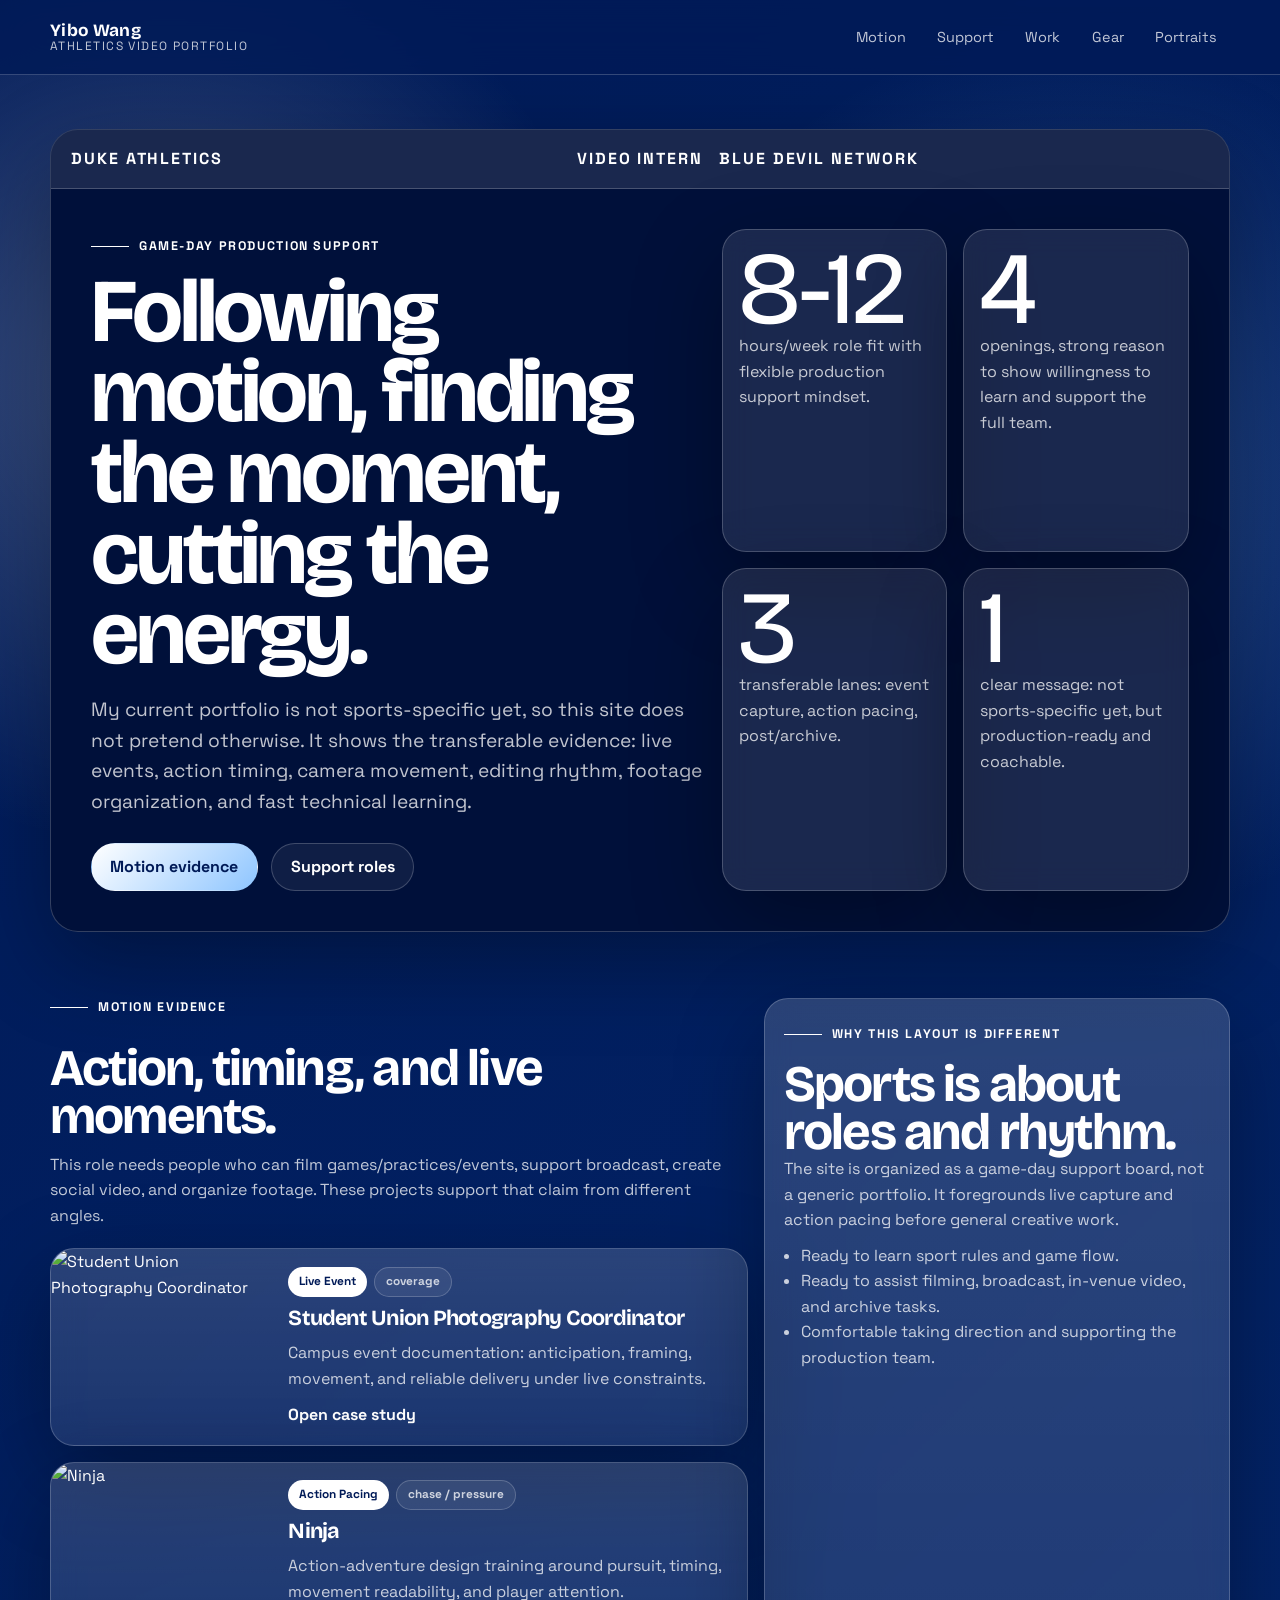
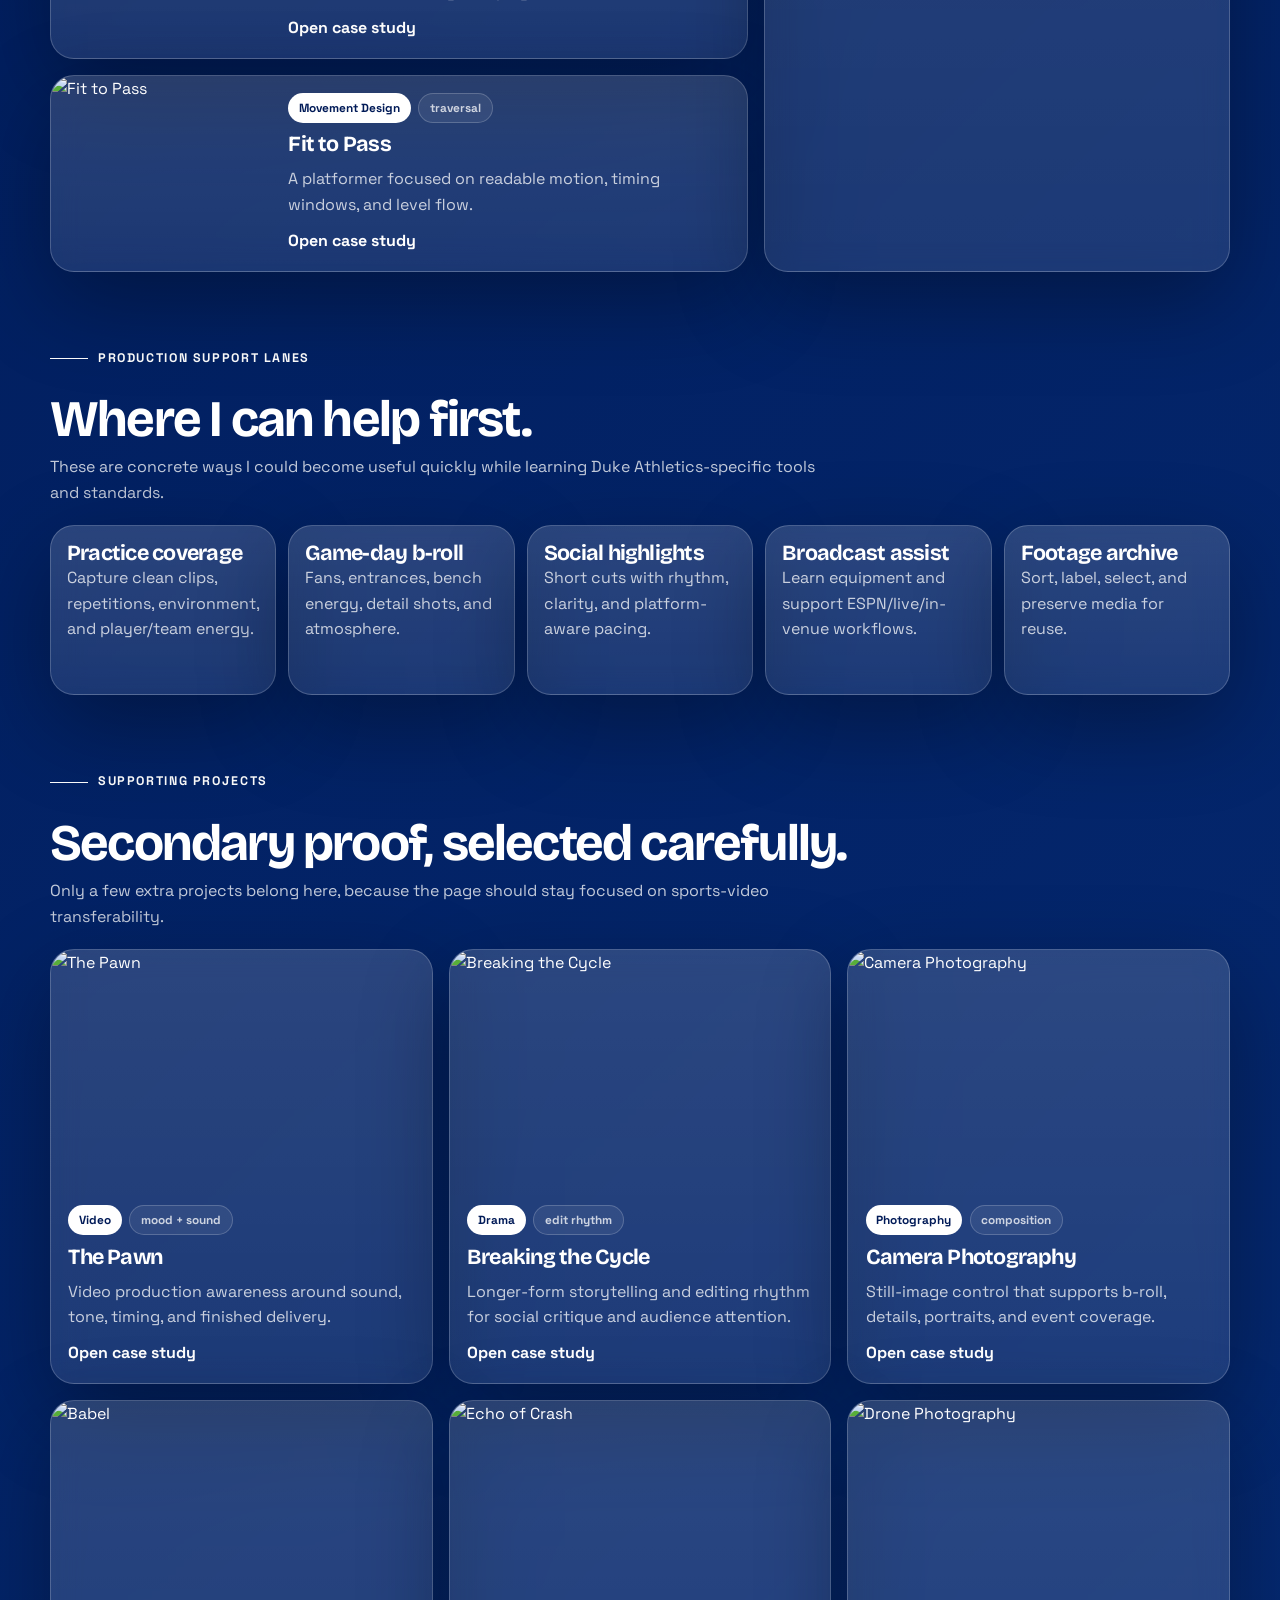
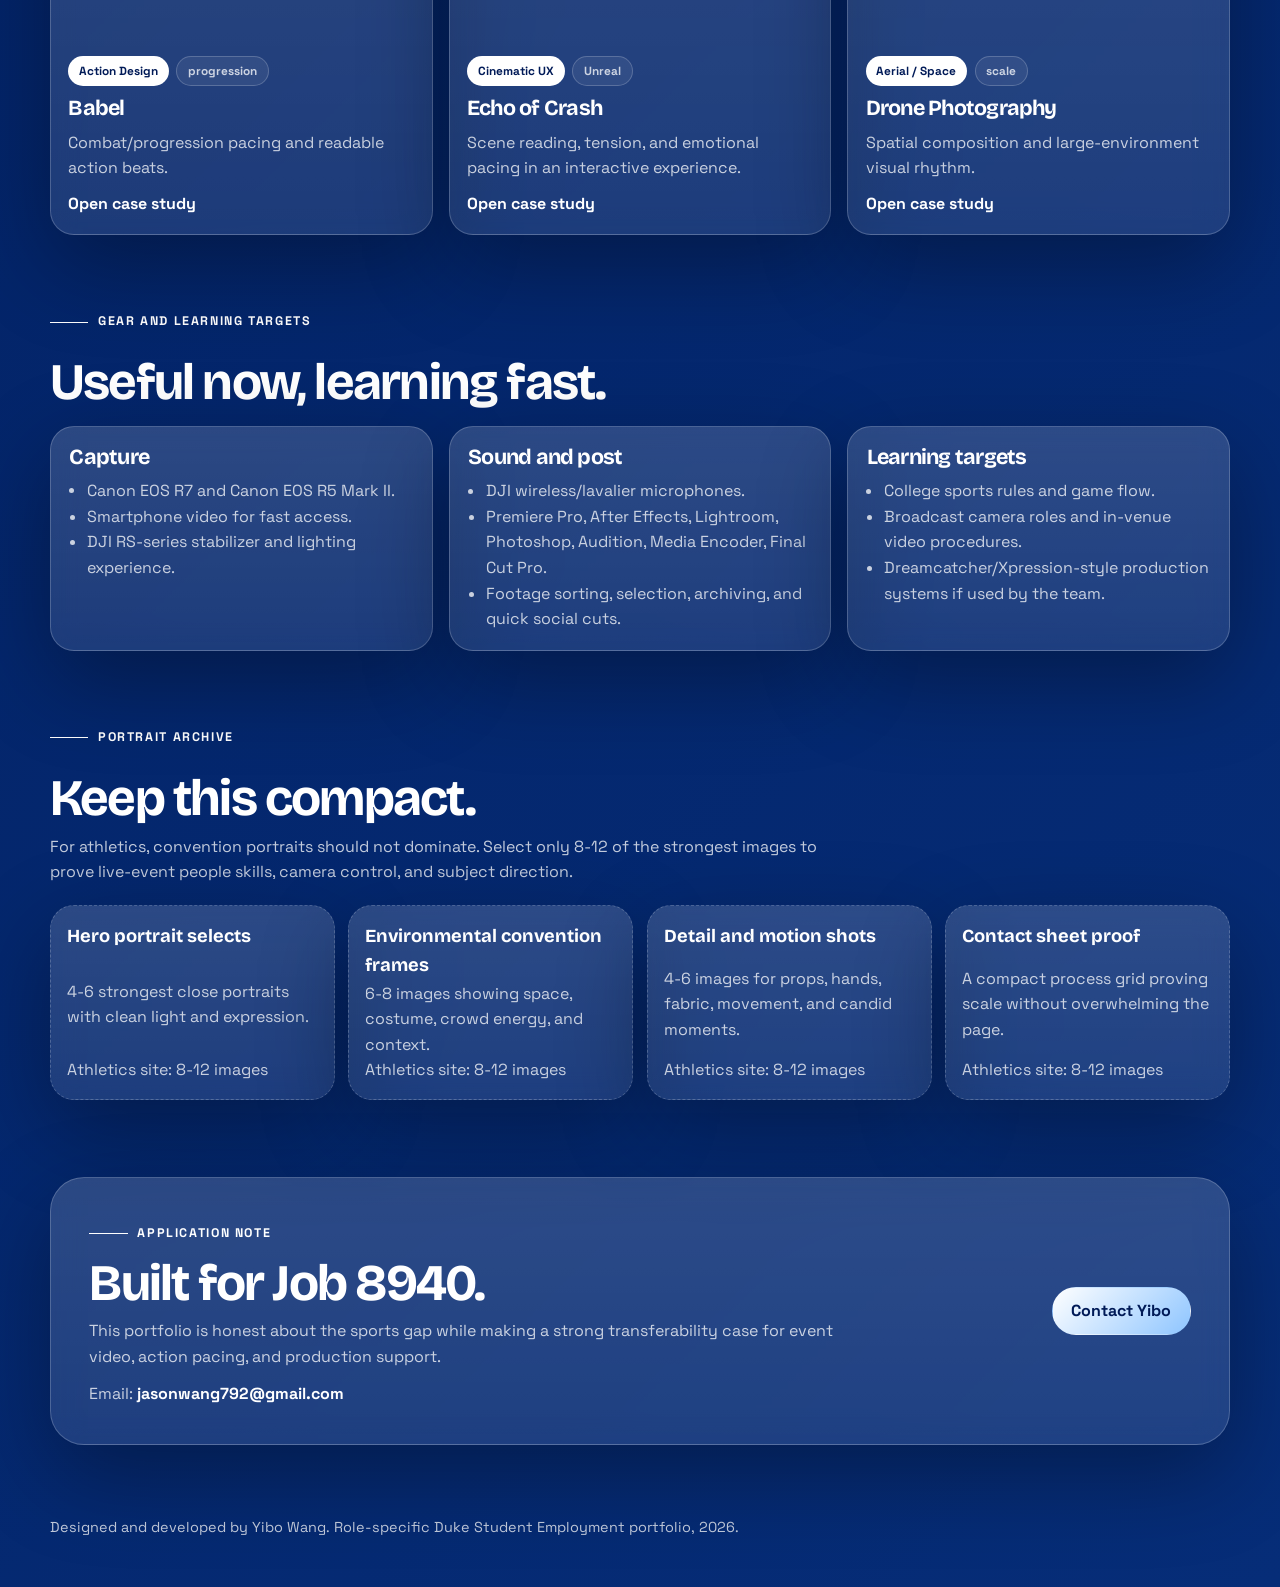
==== index.html @ 248aa0e0 "Add athletics portfolio shell" ====
<!DOCTYPE html><html lang="en"><head><meta charset="UTF-8"><meta name="viewport" content="width=device-width, initial-scale=1.0"><title>Yibo Wang | Athletics Video Intern Portfolio</title><meta name="description" content="Role-specific athletics video portfolio for Duke Athletics."><meta property="og:title" content="Yibo Wang | Athletics Video Intern Portfolio"><meta property="og:description" content="Role-specific athletics video portfolio for Duke Athletics."><meta property="og:type" content="website"><link rel="preconnect" href="https://fonts.googleapis.com"><link rel="preconnect" href="https://fonts.gstatic.com" crossorigin><link href="https://fonts.googleapis.com/css2?family=Bricolage+Grotesque:wght@500;700;800&family=Space+Grotesk:wght@400;500;700&display=swap" rel="stylesheet"><link rel="stylesheet" href="assets/css/role-site.css"></head><body class="theme-athletics"><header class="site-header"><div class="container header-row"><a class="brand" href="#top"><strong>Yibo Wang</strong><span>Athletics Video Portfolio</span></a><nav class="site-nav"><ul><li><a href="#motion">Motion</a></li><li><a href="#support">Support</a></li><li><a href="#work">Work</a></li><li><a href="#gear">Gear</a></li><li><a href="#portraits">Portraits</a></li></ul></nav></div></header><main id="top">
<section class="athletics-hero"><div class="container"><div class="scoreboard"><div class="score-top"><span>Duke Athletics</span><span>Video Intern</span><span>Blue Devil Network</span></div><div class="score-body"><div><div class="eyebrow">Game-day production support</div><h1>Following motion, finding the moment, cutting the energy.</h1><p class="lede">My current portfolio is not sports-specific yet, so this site does not pretend otherwise. It shows the transferable evidence: live events, action timing, camera movement, editing rhythm, footage organization, and fast technical learning.</p><div class="actions"><a class="button" href="#motion">Motion evidence</a><a class="button-secondary" href="#support">Support roles</a></div></div><div class="grid-2"><article class="score-card"><span class="score-number">8-12</span><p>hours/week role fit with flexible production support mindset.</p></article><article class="score-card"><span class="score-number">4</span><p>openings, strong reason to show willingness to learn and support the full team.</p></article><article class="score-card"><span class="score-number">3</span><p>transferable lanes: event capture, action pacing, post/archive.</p></article><article class="score-card"><span class="score-number">1</span><p>clear message: not sports-specific yet, but production-ready and coachable.</p></article></div></div></div></div></section>
<section class="section" id="motion"><div class="container motion-board"><div><div class="section-heading"><div class="eyebrow">Motion evidence</div><h2>Action, timing, and live moments.</h2><p>This role needs people who can film games/practices/events, support broadcast, create social video, and organize footage. These projects support that claim from different angles.</p></div><div class="action-stack"><article class="work-card"><img src="assets/images/volunteer-project1.JPG" alt="Student Union Photography Coordinator"><div class="card-body"><div class="tag-row"><span class="tag">Live Event</span><span class="pill">coverage</span></div><h3>Student Union Photography Coordinator</h3><p>Campus event documentation: anticipation, framing, movement, and reliable delivery under live constraints.</p><a class="project-link" href="projects/volunteer-project1.html">Open case study</a></div></article><article class="work-card"><img src="assets/images/game-project2.png" alt="Ninja"><div class="card-body"><div class="tag-row"><span class="tag">Action Pacing</span><span class="pill">chase / pressure</span></div><h3>Ninja</h3><p>Action-adventure design training around pursuit, timing, movement readability, and player attention.</p><a class="project-link" href="projects/game-project2.html">Open case study</a></div></article><article class="work-card"><img src="assets/images/project1.png" alt="Fit to Pass"><div class="card-body"><div class="tag-row"><span class="tag">Movement Design</span><span class="pill">traversal</span></div><h3>Fit to Pass</h3><p>A platformer focused on readable motion, timing windows, and level flow.</p><a class="project-link" href="projects/project1.html">Open case study</a></div></article></div></div><aside class="gear-card"><div class="eyebrow">Why this layout is different</div><h2>Sports is about roles and rhythm.</h2><p>The site is organized as a game-day support board, not a generic portfolio. It foregrounds live capture and action pacing before general creative work.</p><ul><li>Ready to learn sport rules and game flow.</li><li>Ready to assist filming, broadcast, in-venue video, and archive tasks.</li><li>Comfortable taking direction and supporting the production team.</li></ul></aside></div></section>
<section class="section" id="support"><div class="container"><div class="section-heading"><div class="eyebrow">Production support lanes</div><h2>Where I can help first.</h2><p>These are concrete ways I could become useful quickly while learning Duke Athletics-specific tools and standards.</p></div><div class="support-grid"><article class="mini-card"><h3>Practice coverage</h3><p>Capture clean clips, repetitions, environment, and player/team energy.</p></article><article class="mini-card"><h3>Game-day b-roll</h3><p>Fans, entrances, bench energy, detail shots, and atmosphere.</p></article><article class="mini-card"><h3>Social highlights</h3><p>Short cuts with rhythm, clarity, and platform-aware pacing.</p></article><article class="mini-card"><h3>Broadcast assist</h3><p>Learn equipment and support ESPN/live/in-venue workflows.</p></article><article class="mini-card"><h3>Footage archive</h3><p>Sort, label, select, and preserve media for reuse.</p></article></div></div></section>
<section class="section" id="work"><div class="container"><div class="section-heading"><div class="eyebrow">Supporting projects</div><h2>Secondary proof, selected carefully.</h2><p>Only a few extra projects belong here, because the page should stay focused on sports-video transferability.</p></div><div class="grid-3"><article class="work-card"><img src="assets/images/video-project1.jpg" alt="The Pawn"><div class="card-body"><div class="tag-row"><span class="tag">Video</span><span class="pill">mood + sound</span></div><h3>The Pawn</h3><p>Video production awareness around sound, tone, timing, and finished delivery.</p><a class="project-link" href="projects/video-project1.html">Open case study</a></div></article><article class="work-card"><img src="assets/images/video-project4.png" alt="Breaking the Cycle"><div class="card-body"><div class="tag-row"><span class="tag">Drama</span><span class="pill">edit rhythm</span></div><h3>Breaking the Cycle</h3><p>Longer-form storytelling and editing rhythm for social critique and audience attention.</p><a class="project-link" href="projects/video-project4.html">Open case study</a></div></article><article class="work-card"><img src="assets/images/photography-project1.JPG" alt="Camera Photography"><div class="card-body"><div class="tag-row"><span class="tag">Photography</span><span class="pill">composition</span></div><h3>Camera Photography</h3><p>Still-image control that supports b-roll, details, portraits, and event coverage.</p><a class="project-link" href="projects/photography-project1.html">Open case study</a></div></article><article class="work-card"><img src="assets/images/project2.png" alt="Babel"><div class="card-body"><div class="tag-row"><span class="tag">Action Design</span><span class="pill">progression</span></div><h3>Babel</h3><p>Combat/progression pacing and readable action beats.</p><a class="project-link" href="projects/project2.html">Open case study</a></div></article><article class="work-card"><img src="assets/images/project3.png" alt="Echo of Crash"><div class="card-body"><div class="tag-row"><span class="tag">Cinematic UX</span><span class="pill">Unreal</span></div><h3>Echo of Crash</h3><p>Scene reading, tension, and emotional pacing in an interactive experience.</p><a class="project-link" href="projects/project3.html">Open case study</a></div></article><article class="work-card"><img src="assets/images/photography-project2-img1.JPG" alt="Drone Photography"><div class="card-body"><div class="tag-row"><span class="tag">Aerial / Space</span><span class="pill">scale</span></div><h3>Drone Photography</h3><p>Spatial composition and large-environment visual rhythm.</p><a class="project-link" href="projects/photography-project2.html">Open case study</a></div></article></div></div></section>
<section class="section" id="gear"><div class="container"><div class="section-heading"><div class="eyebrow">Gear and learning targets</div><h2>Useful now, learning fast.</h2></div><div class="production-board"><article class="gear-card"><h3>Capture</h3><ul><li>Canon EOS R7 and Canon EOS R5 Mark II.</li><li>Smartphone video for fast access.</li><li>DJI RS-series stabilizer and lighting experience.</li></ul></article><article class="gear-card"><h3>Sound and post</h3><ul><li>DJI wireless/lavalier microphones.</li><li>Premiere Pro, After Effects, Lightroom, Photoshop, Audition, Media Encoder, Final Cut Pro.</li><li>Footage sorting, selection, archiving, and quick social cuts.</li></ul></article><article class="gear-card"><h3>Learning targets</h3><ul><li>College sports rules and game flow.</li><li>Broadcast camera roles and in-venue video procedures.</li><li>Dreamcatcher/Xpression-style production systems if used by the team.</li></ul></article></div></div></section>
<section class="section" id="portraits"><div class="container"><div class="section-heading"><div class="eyebrow">Portrait archive</div><h2>Keep this compact.</h2><p>For athletics, convention portraits should not dominate. Select only 8-12 of the strongest images to prove live-event people skills, camera control, and subject direction.</p></div><div class="grid-4"><article class="placeholder-card"><strong>Hero portrait selects</strong><span>4-6 strongest close portraits with clean light and expression.</span><span>Athletics site: 8-12 images</span></article><article class="placeholder-card"><strong>Environmental convention frames</strong><span>6-8 images showing space, costume, crowd energy, and context.</span><span>Athletics site: 8-12 images</span></article><article class="placeholder-card"><strong>Detail and motion shots</strong><span>4-6 images for props, hands, fabric, movement, and candid moments.</span><span>Athletics site: 8-12 images</span></article><article class="placeholder-card"><strong>Contact sheet proof</strong><span>A compact process grid proving scale without overwhelming the page.</span><span>Athletics site: 8-12 images</span></article></div></div></section>
<section class="section" id="contact"><div class="container contact-card card"><div><div class="eyebrow">Application note</div><h2>Built for Job 8940.</h2><p>This portfolio is honest about the sports gap while making a strong transferability case for event video, action pacing, and production support.</p><p>Email: <a class="project-link" href="mailto:jasonwang792@gmail.com">jasonwang792@gmail.com</a></p></div><a class="button" href="mailto:jasonwang792@gmail.com">Contact Yibo</a></div></section>
</main><footer class="footer"><div class="container">Designed and developed by Yibo Wang. Role-specific Duke Student Employment portfolio, 2026.</div></footer></body></html>
---- assets/css/role-site.css ----
:root {
  --bg: #0c111d;
  --bg2: #152036;
  --surface: rgba(255,255,255,.08);
  --surface2: rgba(255,255,255,.13);
  --text: #f7f3ea;
  --muted: rgba(247,243,234,.72);
  --line: rgba(255,255,255,.16);
  --accent: #6ee7b7;
  --accent2: #60a5fa;
  --ink: #101828;
  --shadow: 0 30px 90px rgba(0,0,0,.32);
  --radius-xl: 34px;
  --radius-lg: 24px;
  --radius-md: 16px;
  --max: 1180px;
}
.theme-cinema { --bg:#130d0b; --bg2:#281611; --surface:rgba(255,241,224,.09); --surface2:rgba(255,241,224,.15); --text:#fff6ed; --muted:rgba(255,246,237,.72); --line:rgba(255,214,173,.18); --accent:#ffb703; --accent2:#f97316; }
.theme-maker { --bg:#071a18; --bg2:#12312d; --surface:rgba(237,255,249,.09); --surface2:rgba(237,255,249,.15); --text:#f2fffb; --muted:rgba(242,255,251,.73); --line:rgba(165,243,214,.18); --accent:#2dd4bf; --accent2:#facc15; }
.theme-athletics { --bg:#001a57; --bg2:#062d78; --surface:rgba(255,255,255,.10); --surface2:rgba(255,255,255,.16); --text:#fff; --muted:rgba(255,255,255,.76); --line:rgba(255,255,255,.20); --accent:#fff; --accent2:#8ec5ff; }
*{box-sizing:border-box} html{scroll-behavior:smooth} body{margin:0;color:var(--text);font-family:'Space Grotesk','Segoe UI',sans-serif;line-height:1.6;background:radial-gradient(circle at 12% 8%,color-mix(in srgb,var(--accent) 24%,transparent),transparent 29rem),radial-gradient(circle at 84% 10%,color-mix(in srgb,var(--accent2) 24%,transparent),transparent 28rem),linear-gradient(135deg,var(--bg),var(--bg2));overflow-x:hidden} a{color:inherit} img{display:block;max-width:100%}.container{width:min(calc(100% - 2rem),var(--max));margin:0 auto}.site-header{position:sticky;top:0;z-index:40;border-bottom:1px solid var(--line);background:color-mix(in srgb,var(--bg) 82%,transparent);backdrop-filter:blur(18px)}.header-row{min-height:74px;display:flex;align-items:center;justify-content:space-between;gap:1rem}.brand{display:grid;text-decoration:none;line-height:1.1}.brand strong{font-family:'Bricolage Grotesque','Space Grotesk',sans-serif;font-size:1.08rem;letter-spacing:.02em}.brand span{color:var(--muted);font-size:.75rem;letter-spacing:.12em;text-transform:uppercase}.site-nav ul{display:flex;flex-wrap:wrap;align-items:center;gap:.32rem;margin:0;padding:0;list-style:none}.site-nav a{text-decoration:none;color:var(--muted);padding:.62rem .82rem;border-radius:999px;font-size:.9rem}.site-nav a:hover{background:var(--surface);color:var(--text)}h1,h2,h3{font-family:'Bricolage Grotesque','Space Grotesk',sans-serif;letter-spacing:-.035em}h1{margin:0;font-size:clamp(3rem,7vw,6.4rem);line-height:.9}h2{margin:0;font-size:clamp(2.05rem,4vw,3.6rem);line-height:.94}h3{margin:0;font-size:1.35rem;line-height:1.05}.eyebrow{display:inline-flex;align-items:center;gap:.6rem;margin-bottom:.95rem;color:var(--accent);font-size:.78rem;font-weight:850;letter-spacing:.13em;text-transform:uppercase}.eyebrow:before{content:'';width:2.4rem;height:1px;background:currentColor}.lede{margin:1.25rem 0 0;color:var(--muted);font-size:clamp(1.02rem,1.6vw,1.2rem);max-width:50rem}.section{padding:2.4rem 0}.section-heading{display:grid;gap:.7rem;margin-bottom:1.25rem}.section-heading p{margin:0;color:var(--muted);max-width:48rem}.button,.button-secondary{display:inline-flex;align-items:center;justify-content:center;min-height:48px;padding:0 1.15rem;border-radius:999px;text-decoration:none;font-weight:850;border:1px solid transparent}.button{color:var(--ink);background:linear-gradient(135deg,var(--accent),var(--accent2))}.theme-athletics .button{color:#001a57}.button-secondary{border-color:var(--line);background:rgba(255,255,255,.06);color:var(--text)}.actions{display:flex;flex-wrap:wrap;gap:.85rem;margin-top:1.6rem}.card,.work-card,.mini-card,.note-card,.gear-card,.placeholder-card,.matrix,.lane,.score-card,.story-card{border:1px solid var(--line);background:linear-gradient(180deg,var(--surface2),var(--surface));box-shadow:var(--shadow);backdrop-filter:blur(14px)}.work-card{border-radius:var(--radius-lg);overflow:hidden}.work-card img{width:100%;aspect-ratio:16/10;object-fit:cover}.card-body{display:grid;gap:.65rem;padding:1.08rem}.work-card p,.mini-card p,.note-card p,.gear-card p,.story-card p,.score-card p{margin:0;color:var(--muted)}.tag-row{display:flex;flex-wrap:wrap;gap:.45rem}.tag,.pill{display:inline-flex;align-items:center;min-height:30px;padding:0 .68rem;border-radius:999px;font-size:.74rem;font-weight:850}.tag{color:var(--ink);background:var(--accent)}.theme-athletics .tag{color:#001a57}.pill{color:var(--muted);background:rgba(255,255,255,.07);border:1px solid var(--line)}.project-link{color:var(--accent);font-weight:850;text-decoration:none}.project-link:hover{text-decoration:underline}.grid-2{display:grid;grid-template-columns:repeat(2,minmax(0,1fr));gap:1rem}.grid-3{display:grid;grid-template-columns:repeat(3,minmax(0,1fr));gap:1rem}.grid-4{display:grid;grid-template-columns:repeat(4,minmax(0,1fr));gap:.85rem}.placeholder-card{min-height:185px;border-radius:var(--radius-lg);padding:1rem;display:flex;flex-direction:column;justify-content:space-between;border-style:dashed}.placeholder-card strong{font-family:'Bricolage Grotesque',sans-serif;font-size:1.15rem}.placeholder-card span{color:var(--muted)}.note{padding:1rem;border-radius:var(--radius-lg);border:1px solid var(--line);background:rgba(255,255,255,.06);color:var(--muted)}.contact-card{border-radius:var(--radius-xl);padding:clamp(1.4rem,4vw,2.4rem);display:grid;grid-template-columns:1fr auto;gap:1rem;align-items:center}.contact-card p{color:var(--muted);margin:.7rem 0 0;max-width:48rem}.footer{padding:2rem 0 3rem;color:var(--muted);font-size:.9rem}

/* AI lab layout */
.ai-hero{padding:4.2rem 0 2rem}.ai-hero-grid{display:grid;grid-template-columns:minmax(0,1fr) minmax(320px,.72fr);gap:1rem;align-items:stretch}.ai-main{border-radius:var(--radius-xl);padding:clamp(1.7rem,4vw,3.1rem);position:relative;overflow:hidden}.ai-main:after{content:'eval';position:absolute;right:-.5rem;bottom:-2rem;color:rgba(255,255,255,.045);font-family:'Bricolage Grotesque';font-size:12rem;font-weight:800;letter-spacing:-.08em}.terminal-card{border-radius:var(--radius-xl);padding:1rem;display:grid;gap:.75rem}.terminal-card pre{margin:0;white-space:pre-wrap;color:#d1fae5;background:#020617;border:1px solid rgba(148,163,184,.22);border-radius:22px;padding:1rem;font-size:.9rem}.lab-stack{display:grid;gap:.75rem}.mini-card{border-radius:var(--radius-lg);padding:1rem}.matrix{border-radius:var(--radius-xl);overflow:hidden}.matrix-row{display:grid;grid-template-columns:1.1fr .95fr .95fr .85fr;border-top:1px solid var(--line)}.matrix-row:first-child{border-top:0}.matrix-row>*{padding:1rem;border-left:1px solid var(--line)}.matrix-row>*:first-child{border-left:0}.matrix-head{background:rgba(255,255,255,.08);font-weight:850;color:var(--accent)}.toolkit-grid{display:grid;grid-template-columns:1.2fr .8fr;gap:1rem}.toolkit-list{display:grid;gap:.7rem}.toolkit-list .mini-card{display:grid;grid-template-columns:auto 1fr;gap:.8rem;align-items:start}.number{display:inline-grid;place-items:center;width:38px;height:38px;border-radius:50%;background:var(--accent);color:var(--ink);font-weight:900}

/* Cinema layout */
.cinema-hero{padding:3.2rem 0 1.5rem}.cinema-frame{border-radius:42px;overflow:hidden;position:relative;min-height:620px;display:grid;grid-template-rows:1fr auto;background:#070403;box-shadow:var(--shadow)}.cinema-frame:before,.cinema-frame:after{content:'';position:absolute;left:0;right:0;height:36px;background:repeating-linear-gradient(90deg,rgba(255,255,255,.18) 0 34px,transparent 34px 58px);z-index:2}.cinema-frame:before{top:0}.cinema-frame:after{bottom:0}.cinema-image{position:absolute;inset:0;width:100%;height:100%;object-fit:cover;opacity:.56}.cinema-copy{position:relative;z-index:3;align-self:end;padding:clamp(2rem,5vw,4rem);max-width:850px}.cinema-copy h1{max-width:11ch;text-shadow:0 16px 45px rgba(0,0,0,.55)}.reel-strip{position:relative;z-index:3;display:grid;grid-template-columns:repeat(4,1fr);gap:.6rem;padding:0 clamp(1rem,3vw,2rem) 2rem}.reel-strip a{display:grid;text-decoration:none;border:1px solid var(--line);border-radius:18px;overflow:hidden;background:rgba(0,0,0,.38)}.reel-strip img{aspect-ratio:16/9;object-fit:cover}.reel-strip span{padding:.65rem;font-weight:800}.lead-layout{display:grid;grid-template-columns:minmax(0,1.35fr) minmax(280px,.65fr);gap:1rem}.lead-layout .work-card:first-child img{aspect-ratio:16/9}.production-board{display:grid;grid-template-columns:repeat(3,1fr);gap:1rem}.gear-card{border-radius:var(--radius-lg);padding:1.15rem}.gear-card ul{margin:.6rem 0 0;padding-left:1.1rem;color:var(--muted)}.portrait-stage{display:grid;grid-template-columns:.72fr 1.28fr;gap:1rem;align-items:stretch}

/* Maker layout */
.maker-hero{padding:3.6rem 0 1.6rem}.maker-board{display:grid;grid-template-columns:.85fr 1.15fr;gap:1rem}.maker-intro{border-radius:var(--radius-xl);padding:clamp(1.7rem,4vw,3rem)}.content-lanes{display:grid;grid-template-columns:repeat(2,1fr);gap:.85rem}.lane{border-radius:var(--radius-lg);padding:1rem;min-height:210px;display:grid;align-content:space-between}.lane strong{font-family:'Bricolage Grotesque';font-size:1.35rem}.lane ul{margin:.7rem 0 0;padding-left:1rem;color:var(--muted)}.editorial-grid{display:grid;grid-template-columns:1.1fr .9fr;gap:1rem}.editorial-stack{display:grid;gap:1rem}.package-grid{display:grid;grid-template-columns:repeat(4,1fr);gap:.85rem}.package-grid .mini-card{min-height:180px}.maker-feature-grid{display:grid;grid-template-columns:repeat(6,1fr);gap:1rem}.maker-feature-grid .work-card:nth-child(1){grid-column:span 3}.maker-feature-grid .work-card:nth-child(2){grid-column:span 3}.maker-feature-grid .work-card{grid-column:span 2}

/* Athletics layout */
.athletics-hero{padding:3.4rem 0 1.7rem}.scoreboard{border-radius:28px;overflow:hidden;background:#00103a;border:1px solid var(--line);box-shadow:var(--shadow)}.score-top{display:grid;grid-template-columns:1fr auto 1fr;align-items:center;gap:1rem;padding:1rem 1.25rem;background:rgba(255,255,255,.1);border-bottom:1px solid var(--line);font-weight:900;letter-spacing:.12em;text-transform:uppercase}.score-number{font-family:'Bricolage Grotesque';font-size:clamp(2.8rem,8vw,7rem);line-height:.85}.score-body{display:grid;grid-template-columns:minmax(0,1fr) minmax(300px,.76fr);gap:1rem;padding:clamp(1.4rem,4vw,2.5rem)}.score-body h1{max-width:12ch}.score-card{border-radius:var(--radius-lg);padding:1rem;background:rgba(255,255,255,.1);border:1px solid var(--line)}.motion-board{display:grid;grid-template-columns:1.2fr .8fr;gap:1rem}.motion-board .work-card:first-child img{aspect-ratio:16/8}.support-grid{display:grid;grid-template-columns:repeat(5,1fr);gap:.75rem}.support-grid .mini-card{min-height:170px}.action-stack{display:grid;gap:1rem}.action-stack .work-card{display:grid;grid-template-columns:220px 1fr}.action-stack .work-card img{height:100%;aspect-ratio:auto}

@media(max-width:980px){.ai-hero-grid,.toolkit-grid,.lead-layout,.portrait-stage,.maker-board,.editorial-grid,.score-body,.motion-board{grid-template-columns:1fr}.grid-2,.grid-3,.grid-4,.production-board,.package-grid,.support-grid,.content-lanes{grid-template-columns:1fr}.matrix-row{grid-template-columns:1fr}.matrix-row>*{border-left:0;border-top:1px solid var(--line)}.matrix-row>*:first-child{border-top:0}.reel-strip{grid-template-columns:1fr 1fr}.maker-feature-grid,.maker-feature-grid .work-card{display:grid;grid-template-columns:1fr;grid-column:auto}.action-stack .work-card{grid-template-columns:1fr}.site-nav ul{display:none}.contact-card{grid-template-columns:1fr}.cinema-frame{min-height:560px}.score-top{grid-template-columns:1fr;text-align:center}}
@media(max-width:640px){.reel-strip{grid-template-columns:1fr}.cinema-copy{padding-top:5rem}.cinema-frame{min-height:680px}}
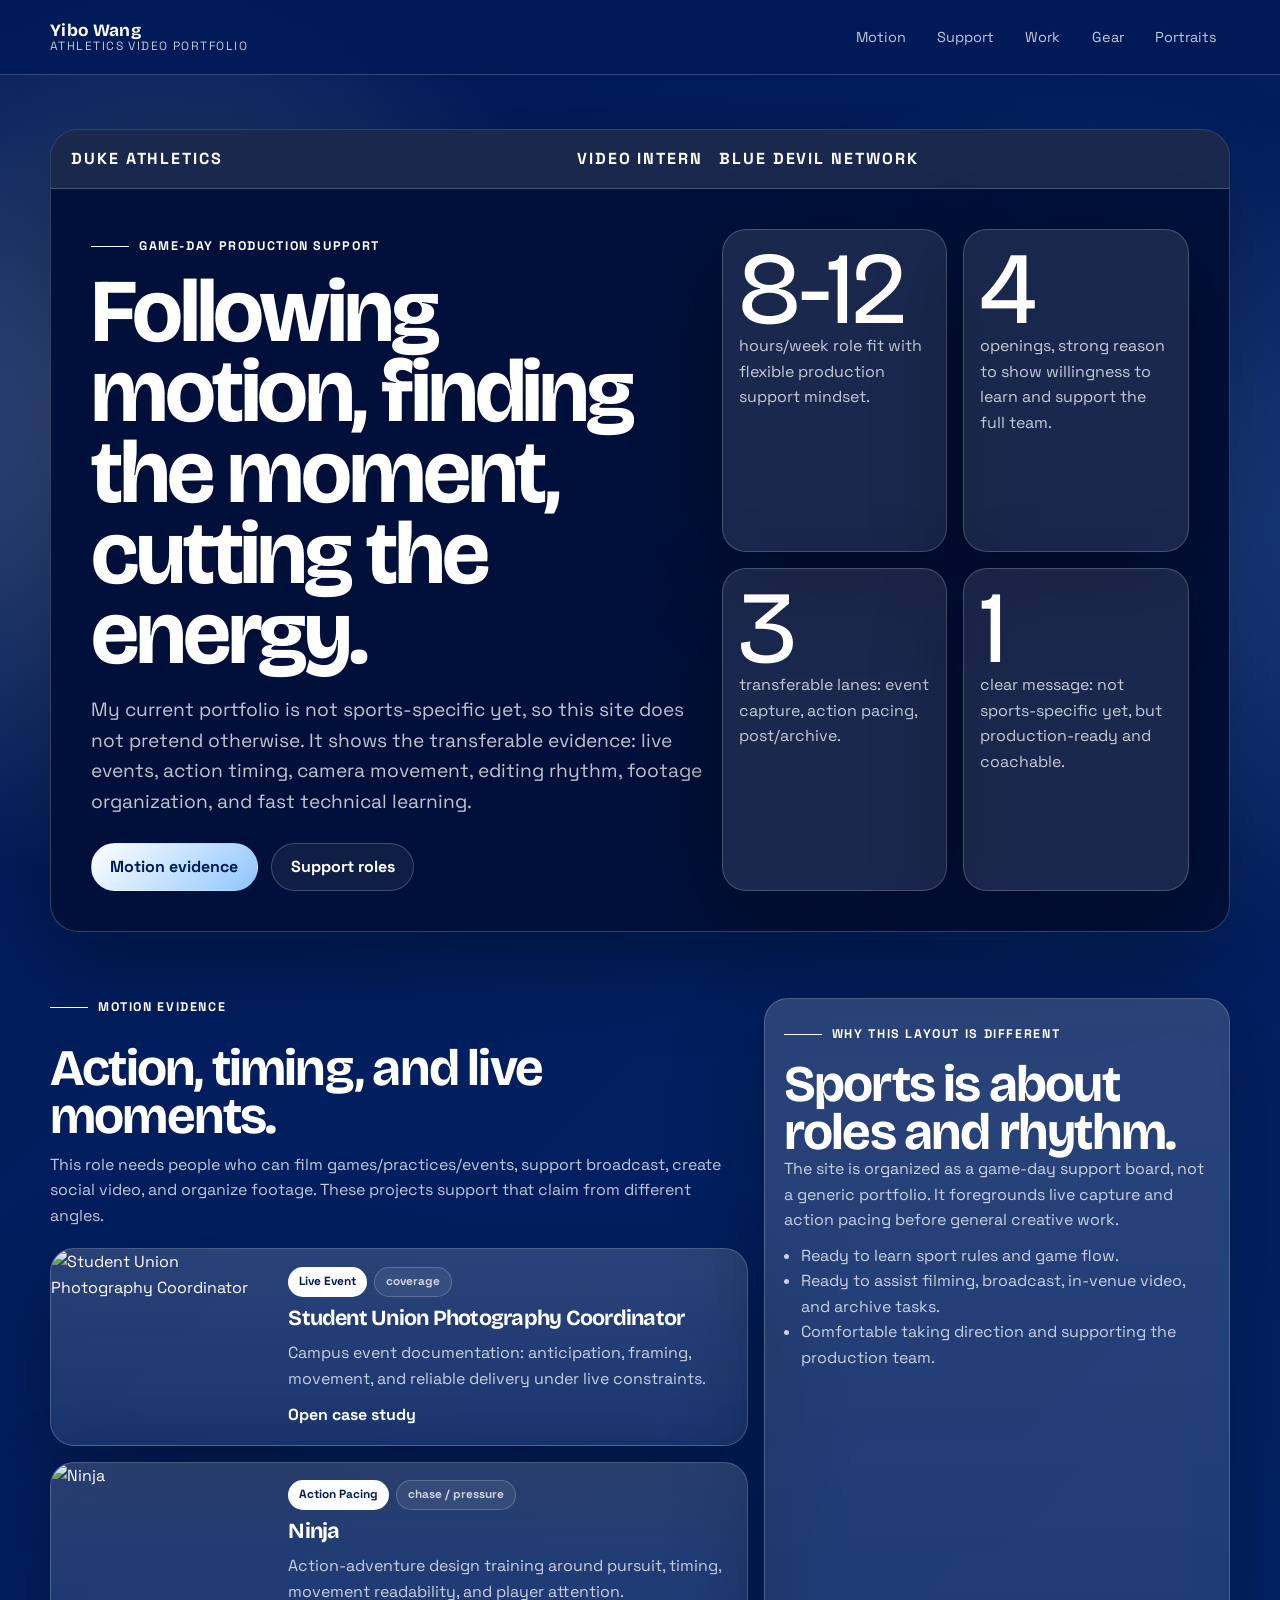
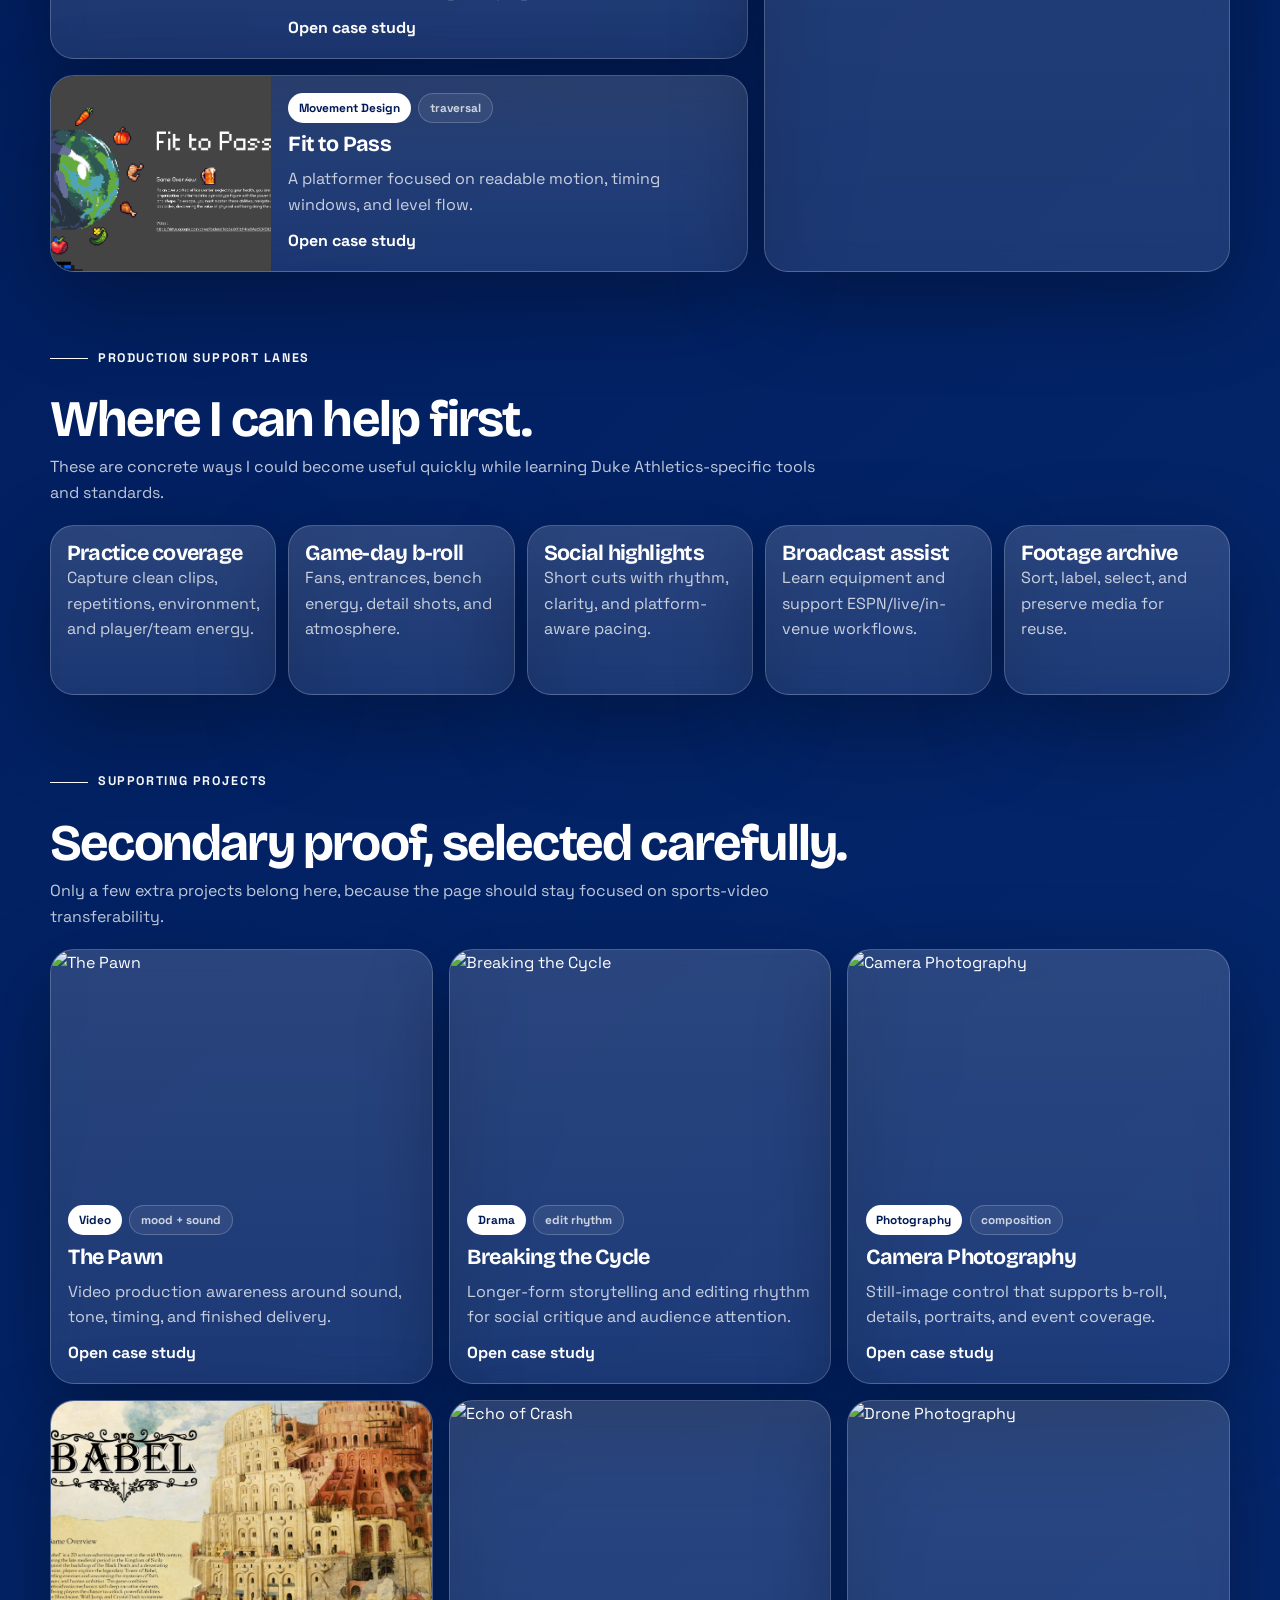
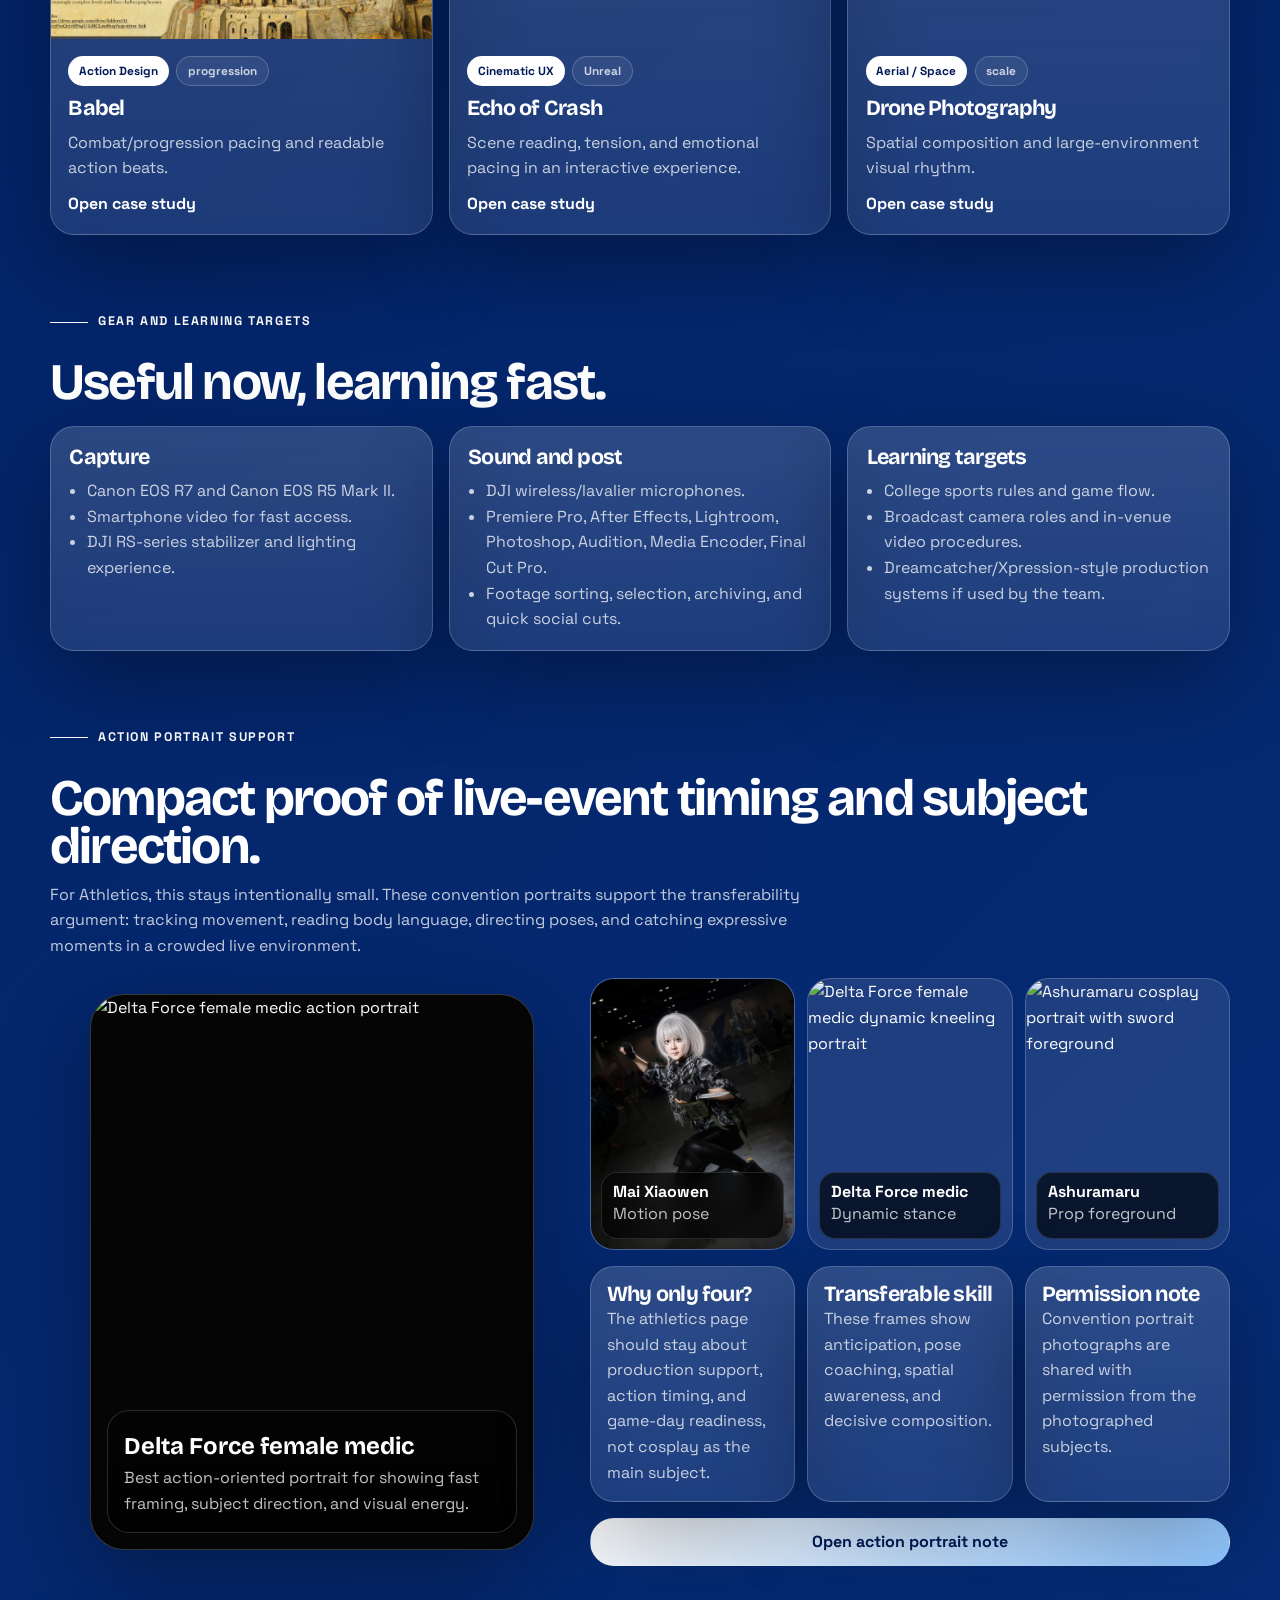
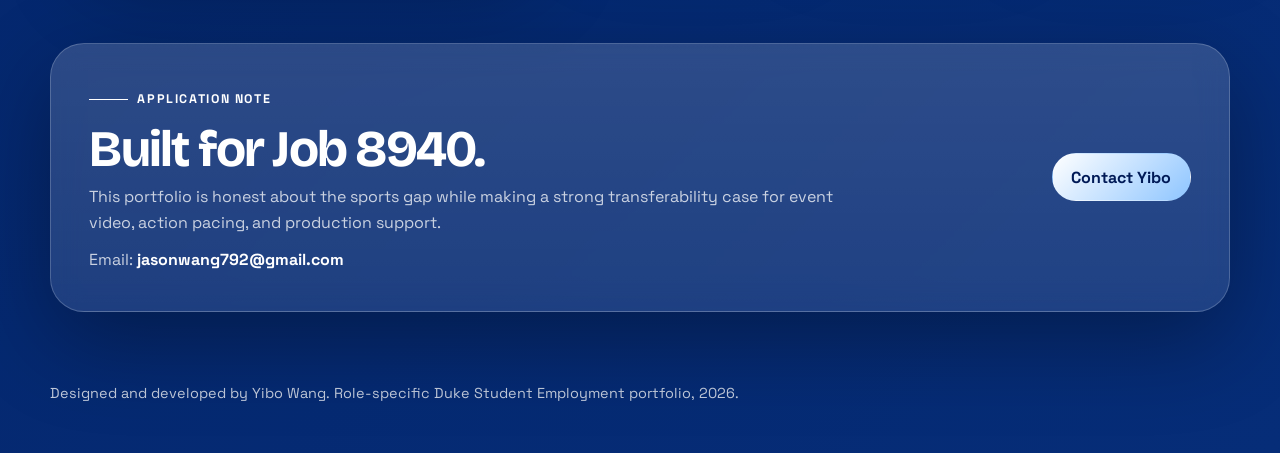
==== commit 857ad7bb: "Add action portrait support section" ====
--- a/index.html
+++ b/index.html
@@ -4,6 +4,6 @@
 <section class="section" id="support"><div class="container"><div class="section-heading"><div class="eyebrow">Production support lanes</div><h2>Where I can help first.</h2><p>These are concrete ways I could become useful quickly while learning Duke Athletics-specific tools and standards.</p></div><div class="support-grid"><article class="mini-card"><h3>Practice coverage</h3><p>Capture clean clips, repetitions, environment, and player/team energy.</p></article><article class="mini-card"><h3>Game-day b-roll</h3><p>Fans, entrances, bench energy, detail shots, and atmosphere.</p></article><article class="mini-card"><h3>Social highlights</h3><p>Short cuts with rhythm, clarity, and platform-aware pacing.</p></article><article class="mini-card"><h3>Broadcast assist</h3><p>Learn equipment and support ESPN/live/in-venue workflows.</p></article><article class="mini-card"><h3>Footage archive</h3><p>Sort, label, select, and preserve media for reuse.</p></article></div></div></section>
 <section class="section" id="work"><div class="container"><div class="section-heading"><div class="eyebrow">Supporting projects</div><h2>Secondary proof, selected carefully.</h2><p>Only a few extra projects belong here, because the page should stay focused on sports-video transferability.</p></div><div class="grid-3"><article class="work-card"><img src="assets/images/video-project1.jpg" alt="The Pawn"><div class="card-body"><div class="tag-row"><span class="tag">Video</span><span class="pill">mood + sound</span></div><h3>The Pawn</h3><p>Video production awareness around sound, tone, timing, and finished delivery.</p><a class="project-link" href="projects/video-project1.html">Open case study</a></div></article><article class="work-card"><img src="assets/images/video-project4.png" alt="Breaking the Cycle"><div class="card-body"><div class="tag-row"><span class="tag">Drama</span><span class="pill">edit rhythm</span></div><h3>Breaking the Cycle</h3><p>Longer-form storytelling and editing rhythm for social critique and audience attention.</p><a class="project-link" href="projects/video-project4.html">Open case study</a></div></article><article class="work-card"><img src="assets/images/photography-project1.JPG" alt="Camera Photography"><div class="card-body"><div class="tag-row"><span class="tag">Photography</span><span class="pill">composition</span></div><h3>Camera Photography</h3><p>Still-image control that supports b-roll, details, portraits, and event coverage.</p><a class="project-link" href="projects/photography-project1.html">Open case study</a></div></article><article class="work-card"><img src="assets/images/project2.png" alt="Babel"><div class="card-body"><div class="tag-row"><span class="tag">Action Design</span><span class="pill">progression</span></div><h3>Babel</h3><p>Combat/progression pacing and readable action beats.</p><a class="project-link" href="projects/project2.html">Open case study</a></div></article><article class="work-card"><img src="assets/images/project3.png" alt="Echo of Crash"><div class="card-body"><div class="tag-row"><span class="tag">Cinematic UX</span><span class="pill">Unreal</span></div><h3>Echo of Crash</h3><p>Scene reading, tension, and emotional pacing in an interactive experience.</p><a class="project-link" href="projects/project3.html">Open case study</a></div></article><article class="work-card"><img src="assets/images/photography-project2-img1.JPG" alt="Drone Photography"><div class="card-body"><div class="tag-row"><span class="tag">Aerial / Space</span><span class="pill">scale</span></div><h3>Drone Photography</h3><p>Spatial composition and large-environment visual rhythm.</p><a class="project-link" href="projects/photography-project2.html">Open case study</a></div></article></div></div></section>
 <section class="section" id="gear"><div class="container"><div class="section-heading"><div class="eyebrow">Gear and learning targets</div><h2>Useful now, learning fast.</h2></div><div class="production-board"><article class="gear-card"><h3>Capture</h3><ul><li>Canon EOS R7 and Canon EOS R5 Mark II.</li><li>Smartphone video for fast access.</li><li>DJI RS-series stabilizer and lighting experience.</li></ul></article><article class="gear-card"><h3>Sound and post</h3><ul><li>DJI wireless/lavalier microphones.</li><li>Premiere Pro, After Effects, Lightroom, Photoshop, Audition, Media Encoder, Final Cut Pro.</li><li>Footage sorting, selection, archiving, and quick social cuts.</li></ul></article><article class="gear-card"><h3>Learning targets</h3><ul><li>College sports rules and game flow.</li><li>Broadcast camera roles and in-venue video procedures.</li><li>Dreamcatcher/Xpression-style production systems if used by the team.</li></ul></article></div></div></section>
-<section class="section" id="portraits"><div class="container"><div class="section-heading"><div class="eyebrow">Portrait archive</div><h2>Keep this compact.</h2><p>For athletics, convention portraits should not dominate. Select only 8-12 of the strongest images to prove live-event people skills, camera control, and subject direction.</p></div><div class="grid-4"><article class="placeholder-card"><strong>Hero portrait selects</strong><span>4-6 strongest close portraits with clean light and expression.</span><span>Athletics site: 8-12 images</span></article><article class="placeholder-card"><strong>Environmental convention frames</strong><span>6-8 images showing space, costume, crowd energy, and context.</span><span>Athletics site: 8-12 images</span></article><article class="placeholder-card"><strong>Detail and motion shots</strong><span>4-6 images for props, hands, fabric, movement, and candid moments.</span><span>Athletics site: 8-12 images</span></article><article class="placeholder-card"><strong>Contact sheet proof</strong><span>A compact process grid proving scale without overwhelming the page.</span><span>Athletics site: 8-12 images</span></article></div></div></section>
+<section class="section" id="portraits"><div class="container"><div class="section-heading"><div class="eyebrow">Action portrait support</div><h2>Compact proof of live-event timing and subject direction.</h2><p>For Athletics, this stays intentionally small. These convention portraits support the transferability argument: tracking movement, reading body language, directing poses, and catching expressive moments in a crowded live environment.</p></div><div class="convention-showcase"><figure class="convention-hero"><img src="assets/images/convention/delta-medic-close.jpg" alt="Delta Force female medic action portrait"><figcaption><strong>Delta Force female medic</strong><span>Best action-oriented portrait for showing fast framing, subject direction, and visual energy.</span></figcaption></figure><div class="convention-copy"><div class="convention-grid"><a class="convention-card" href="projects/convention-portraits.html"><img src="assets/images/convention/mai-xiaowen-knife.jpg" alt="Mai Xiaowen tactical knife pose portrait"><figcaption><strong>Mai Xiaowen</strong><span>Motion pose</span></figcaption></a><a class="convention-card" href="projects/convention-portraits.html"><img src="assets/images/convention/delta-medic-dynamic.jpg" alt="Delta Force female medic dynamic kneeling portrait"><figcaption><strong>Delta Force medic</strong><span>Dynamic stance</span></figcaption></a><a class="convention-card" href="projects/convention-portraits.html"><img src="assets/images/convention/ashuramaru.JPG" alt="Ashuramaru cosplay portrait with sword foreground"><figcaption><strong>Ashuramaru</strong><span>Prop foreground</span></figcaption></a></div><div class="convention-meta"><article class="mini-card"><h3>Why only four?</h3><p>The athletics page should stay about production support, action timing, and game-day readiness, not cosplay as the main subject.</p></article><article class="mini-card"><h3>Transferable skill</h3><p>These frames show anticipation, pose coaching, spatial awareness, and decisive composition.</p></article><article class="mini-card"><h3>Permission note</h3><p>Convention portrait photographs are shared with permission from the photographed subjects.</p></article></div><a class="button" href="projects/convention-portraits.html">Open action portrait note</a></div></div></div></section>
 <section class="section" id="contact"><div class="container contact-card card"><div><div class="eyebrow">Application note</div><h2>Built for Job 8940.</h2><p>This portfolio is honest about the sports gap while making a strong transferability case for event video, action pacing, and production support.</p><p>Email: <a class="project-link" href="mailto:jasonwang792@gmail.com">jasonwang792@gmail.com</a></p></div><a class="button" href="mailto:jasonwang792@gmail.com">Contact Yibo</a></div></section>
-</main><footer class="footer"><div class="container">Designed and developed by Yibo Wang. Role-specific Duke Student Employment portfolio, 2026.</div></footer></body></html>+</main><footer class="footer"><div class="container">Designed and developed by Yibo Wang. Role-specific Duke Student Employment portfolio, 2026.</div></footer></body></html>
--- a/assets/css/role-site.css
+++ b/assets/css/role-site.css
@@ -25,7 +25,7 @@
 .ai-hero{padding:4.2rem 0 2rem}.ai-hero-grid{display:grid;grid-template-columns:minmax(0,1fr) minmax(320px,.72fr);gap:1rem;align-items:stretch}.ai-main{border-radius:var(--radius-xl);padding:clamp(1.7rem,4vw,3.1rem);position:relative;overflow:hidden}.ai-main:after{content:'eval';position:absolute;right:-.5rem;bottom:-2rem;color:rgba(255,255,255,.045);font-family:'Bricolage Grotesque';font-size:12rem;font-weight:800;letter-spacing:-.08em}.terminal-card{border-radius:var(--radius-xl);padding:1rem;display:grid;gap:.75rem}.terminal-card pre{margin:0;white-space:pre-wrap;color:#d1fae5;background:#020617;border:1px solid rgba(148,163,184,.22);border-radius:22px;padding:1rem;font-size:.9rem}.lab-stack{display:grid;gap:.75rem}.mini-card{border-radius:var(--radius-lg);padding:1rem}.matrix{border-radius:var(--radius-xl);overflow:hidden}.matrix-row{display:grid;grid-template-columns:1.1fr .95fr .95fr .85fr;border-top:1px solid var(--line)}.matrix-row:first-child{border-top:0}.matrix-row>*{padding:1rem;border-left:1px solid var(--line)}.matrix-row>*:first-child{border-left:0}.matrix-head{background:rgba(255,255,255,.08);font-weight:850;color:var(--accent)}.toolkit-grid{display:grid;grid-template-columns:1.2fr .8fr;gap:1rem}.toolkit-list{display:grid;gap:.7rem}.toolkit-list .mini-card{display:grid;grid-template-columns:auto 1fr;gap:.8rem;align-items:start}.number{display:inline-grid;place-items:center;width:38px;height:38px;border-radius:50%;background:var(--accent);color:var(--ink);font-weight:900}
 
 /* Cinema layout */
-.cinema-hero{padding:3.2rem 0 1.5rem}.cinema-frame{border-radius:42px;overflow:hidden;position:relative;min-height:620px;display:grid;grid-template-rows:1fr auto;background:#070403;box-shadow:var(--shadow)}.cinema-frame:before,.cinema-frame:after{content:'';position:absolute;left:0;right:0;height:36px;background:repeating-linear-gradient(90deg,rgba(255,255,255,.18) 0 34px,transparent 34px 58px);z-index:2}.cinema-frame:before{top:0}.cinema-frame:after{bottom:0}.cinema-image{position:absolute;inset:0;width:100%;height:100%;object-fit:cover;opacity:.56}.cinema-copy{position:relative;z-index:3;align-self:end;padding:clamp(2rem,5vw,4rem);max-width:850px}.cinema-copy h1{max-width:11ch;text-shadow:0 16px 45px rgba(0,0,0,.55)}.reel-strip{position:relative;z-index:3;display:grid;grid-template-columns:repeat(4,1fr);gap:.6rem;padding:0 clamp(1rem,3vw,2rem) 2rem}.reel-strip a{display:grid;text-decoration:none;border:1px solid var(--line);border-radius:18px;overflow:hidden;background:rgba(0,0,0,.38)}.reel-strip img{aspect-ratio:16/9;object-fit:cover}.reel-strip span{padding:.65rem;font-weight:800}.lead-layout{display:grid;grid-template-columns:minmax(0,1.35fr) minmax(280px,.65fr);gap:1rem}.lead-layout .work-card:first-child img{aspect-ratio:16/9}.production-board{display:grid;grid-template-columns:repeat(3,1fr);gap:1rem}.gear-card{border-radius:var(--radius-lg);padding:1.15rem}.gear-card ul{margin:.6rem 0 0;padding-left:1.1rem;color:var(--muted)}.portrait-stage{display:grid;grid-template-columns:.72fr 1.28fr;gap:1rem;align-items:stretch}
+.cinema-hero{padding:3.2rem 0 1.5rem}.cinema-frame{border-radius:42px;overflow:hidden;position:relative;min-height:620px;display:grid;grid-template-rows:1fr auto;background:#070403;box-shadow:var(--shadow)}.cinema-frame:before,.cinema-frame:after{content:'';position:absolute;left:0;right:0;height:36px;background:repeating-linear-gradient(90deg,rgba(255,255,255,.18) 0 34px,transparent 34px 58px);z-index:2}.cinema-frame:before{top:0}.cinema-frame:after{bottom:0}.cinema-image{position:absolute;inset:0;width:100%;height:100%;object-fit:cover;opacity:.56}.cinema-copy{position:relative;z-index:3;align-self:end;padding:clamp(2rem,5vw,4rem);max-width:850px}.cinema-copy h1{max-width:11ch;text-shadow:0 16px 45px rgba(0,0,0,.55)}.reel-strip{position:relative;z-index:3;display:grid;grid-template-columns:repeat(4,1fr);gap:.6rem;padding:0 clamp(1rem,3vw,2rem) 2rem}.reel-strip a{display:grid;text-decoration:none;border:1px solid var(--line);border-radius:18px;overflow:hidden;background:rgba(0,0,0,.38)}.reel-strip img{aspect-ratio:16/9;object-fit:cover}.reel-strip span{padding:.65rem;font-weight:800}.lead-layout{display:grid;grid-template-columns:minmax(0,1.35fr) minmax(280px,.65fr);gap:1rem}.lead-layout .work-card:first-child img{aspect-ratio:16/9}.production-board{display:grid;grid-template-columns:repeat(3,1fr);gap:1rem}.gear-card{border-radius:var(--radius-lg);padding:1.15rem}.gear-card ul{margin:.6rem 0 0;padding-left:1.1rem;color:var(--muted)}.portrait-stage{display:grid;grid-template-columns:.72fr 1.28fr;gap:1rem;align-items:stretch}.convention-showcase{display:grid;grid-template-columns:minmax(0,.9fr) minmax(0,1.1fr);gap:1rem;align-items:stretch}.convention-hero{position:relative;min-height:540px;border-radius:var(--radius-xl);overflow:hidden;border:1px solid var(--line);box-shadow:var(--shadow);background:#050505}.convention-hero img{width:100%;height:100%;object-fit:cover}.convention-hero figcaption{position:absolute;left:1rem;right:1rem;bottom:1rem;padding:1rem;border-radius:22px;background:linear-gradient(180deg,rgba(0,0,0,.18),rgba(0,0,0,.72));border:1px solid rgba(255,255,255,.16);backdrop-filter:blur(12px)}.convention-hero strong{display:block;font-family:'Bricolage Grotesque';font-size:1.5rem}.convention-hero span,.convention-card span,.convention-note{color:var(--muted)}.convention-copy{display:grid;gap:1rem}.convention-grid{display:grid;grid-template-columns:repeat(3,minmax(0,1fr));gap:.75rem}.convention-card{position:relative;overflow:hidden;min-height:210px;border-radius:var(--radius-lg);border:1px solid var(--line);background:var(--surface);text-decoration:none}.convention-card img{width:100%;height:100%;object-fit:cover;transition:transform .35s ease}.convention-card:hover img{transform:scale(1.04)}.convention-card figcaption{position:absolute;inset:auto .65rem .65rem .65rem;padding:.7rem;border-radius:16px;background:rgba(0,0,0,.64);border:1px solid rgba(255,255,255,.13);backdrop-filter:blur(10px)}.convention-card strong{display:block;line-height:1.05}.convention-meta{display:grid;grid-template-columns:repeat(3,minmax(0,1fr));gap:.75rem}.convention-meta .mini-card{min-height:150px}.convention-note{padding:.9rem;border:1px solid var(--line);border-radius:var(--radius-lg);background:rgba(255,255,255,.06)}
 
 /* Maker layout */
 .maker-hero{padding:3.6rem 0 1.6rem}.maker-board{display:grid;grid-template-columns:.85fr 1.15fr;gap:1rem}.maker-intro{border-radius:var(--radius-xl);padding:clamp(1.7rem,4vw,3rem)}.content-lanes{display:grid;grid-template-columns:repeat(2,1fr);gap:.85rem}.lane{border-radius:var(--radius-lg);padding:1rem;min-height:210px;display:grid;align-content:space-between}.lane strong{font-family:'Bricolage Grotesque';font-size:1.35rem}.lane ul{margin:.7rem 0 0;padding-left:1rem;color:var(--muted)}.editorial-grid{display:grid;grid-template-columns:1.1fr .9fr;gap:1rem}.editorial-stack{display:grid;gap:1rem}.package-grid{display:grid;grid-template-columns:repeat(4,1fr);gap:.85rem}.package-grid .mini-card{min-height:180px}.maker-feature-grid{display:grid;grid-template-columns:repeat(6,1fr);gap:1rem}.maker-feature-grid .work-card:nth-child(1){grid-column:span 3}.maker-feature-grid .work-card:nth-child(2){grid-column:span 3}.maker-feature-grid .work-card{grid-column:span 2}
@@ -33,5 +33,5 @@
 /* Athletics layout */
 .athletics-hero{padding:3.4rem 0 1.7rem}.scoreboard{border-radius:28px;overflow:hidden;background:#00103a;border:1px solid var(--line);box-shadow:var(--shadow)}.score-top{display:grid;grid-template-columns:1fr auto 1fr;align-items:center;gap:1rem;padding:1rem 1.25rem;background:rgba(255,255,255,.1);border-bottom:1px solid var(--line);font-weight:900;letter-spacing:.12em;text-transform:uppercase}.score-number{font-family:'Bricolage Grotesque';font-size:clamp(2.8rem,8vw,7rem);line-height:.85}.score-body{display:grid;grid-template-columns:minmax(0,1fr) minmax(300px,.76fr);gap:1rem;padding:clamp(1.4rem,4vw,2.5rem)}.score-body h1{max-width:12ch}.score-card{border-radius:var(--radius-lg);padding:1rem;background:rgba(255,255,255,.1);border:1px solid var(--line)}.motion-board{display:grid;grid-template-columns:1.2fr .8fr;gap:1rem}.motion-board .work-card:first-child img{aspect-ratio:16/8}.support-grid{display:grid;grid-template-columns:repeat(5,1fr);gap:.75rem}.support-grid .mini-card{min-height:170px}.action-stack{display:grid;gap:1rem}.action-stack .work-card{display:grid;grid-template-columns:220px 1fr}.action-stack .work-card img{height:100%;aspect-ratio:auto}
 
-@media(max-width:980px){.ai-hero-grid,.toolkit-grid,.lead-layout,.portrait-stage,.maker-board,.editorial-grid,.score-body,.motion-board{grid-template-columns:1fr}.grid-2,.grid-3,.grid-4,.production-board,.package-grid,.support-grid,.content-lanes{grid-template-columns:1fr}.matrix-row{grid-template-columns:1fr}.matrix-row>*{border-left:0;border-top:1px solid var(--line)}.matrix-row>*:first-child{border-top:0}.reel-strip{grid-template-columns:1fr 1fr}.maker-feature-grid,.maker-feature-grid .work-card{display:grid;grid-template-columns:1fr;grid-column:auto}.action-stack .work-card{grid-template-columns:1fr}.site-nav ul{display:none}.contact-card{grid-template-columns:1fr}.cinema-frame{min-height:560px}.score-top{grid-template-columns:1fr;text-align:center}}
+@media(max-width:980px){.ai-hero-grid,.toolkit-grid,.lead-layout,.portrait-stage,.convention-showcase,.maker-board,.editorial-grid,.score-body,.motion-board{grid-template-columns:1fr}.grid-2,.grid-3,.grid-4,.production-board,.package-grid,.support-grid,.content-lanes,.convention-grid,.convention-meta{grid-template-columns:1fr}.matrix-row{grid-template-columns:1fr}.matrix-row>*{border-left:0;border-top:1px solid var(--line)}.matrix-row>*:first-child{border-top:0}.reel-strip{grid-template-columns:1fr 1fr}.maker-feature-grid,.maker-feature-grid .work-card{display:grid;grid-template-columns:1fr;grid-column:auto}.action-stack .work-card{grid-template-columns:1fr}.site-nav ul{display:none}.contact-card{grid-template-columns:1fr}.cinema-frame{min-height:560px}.score-top{grid-template-columns:1fr;text-align:center}.convention-hero{min-height:460px}}
 @media(max-width:640px){.reel-strip{grid-template-columns:1fr}.cinema-copy{padding-top:5rem}.cinema-frame{min-height:680px}}
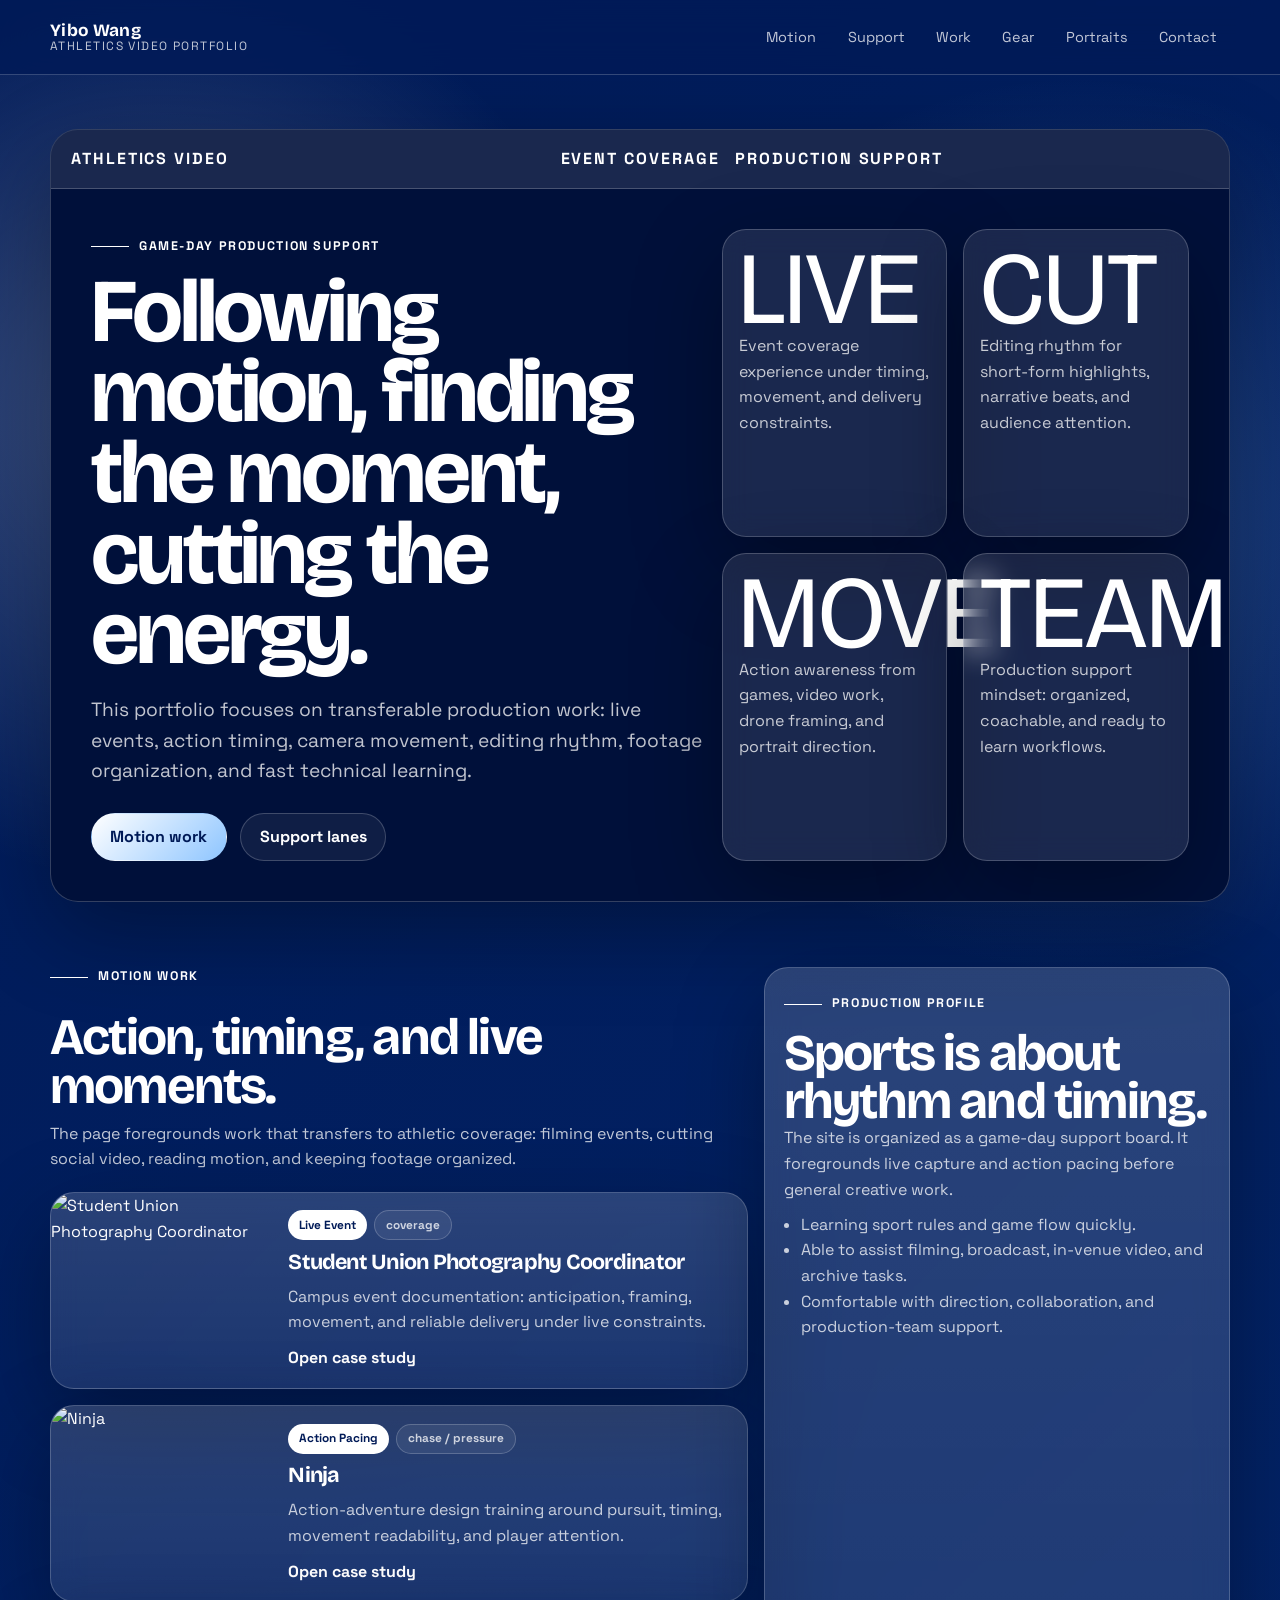
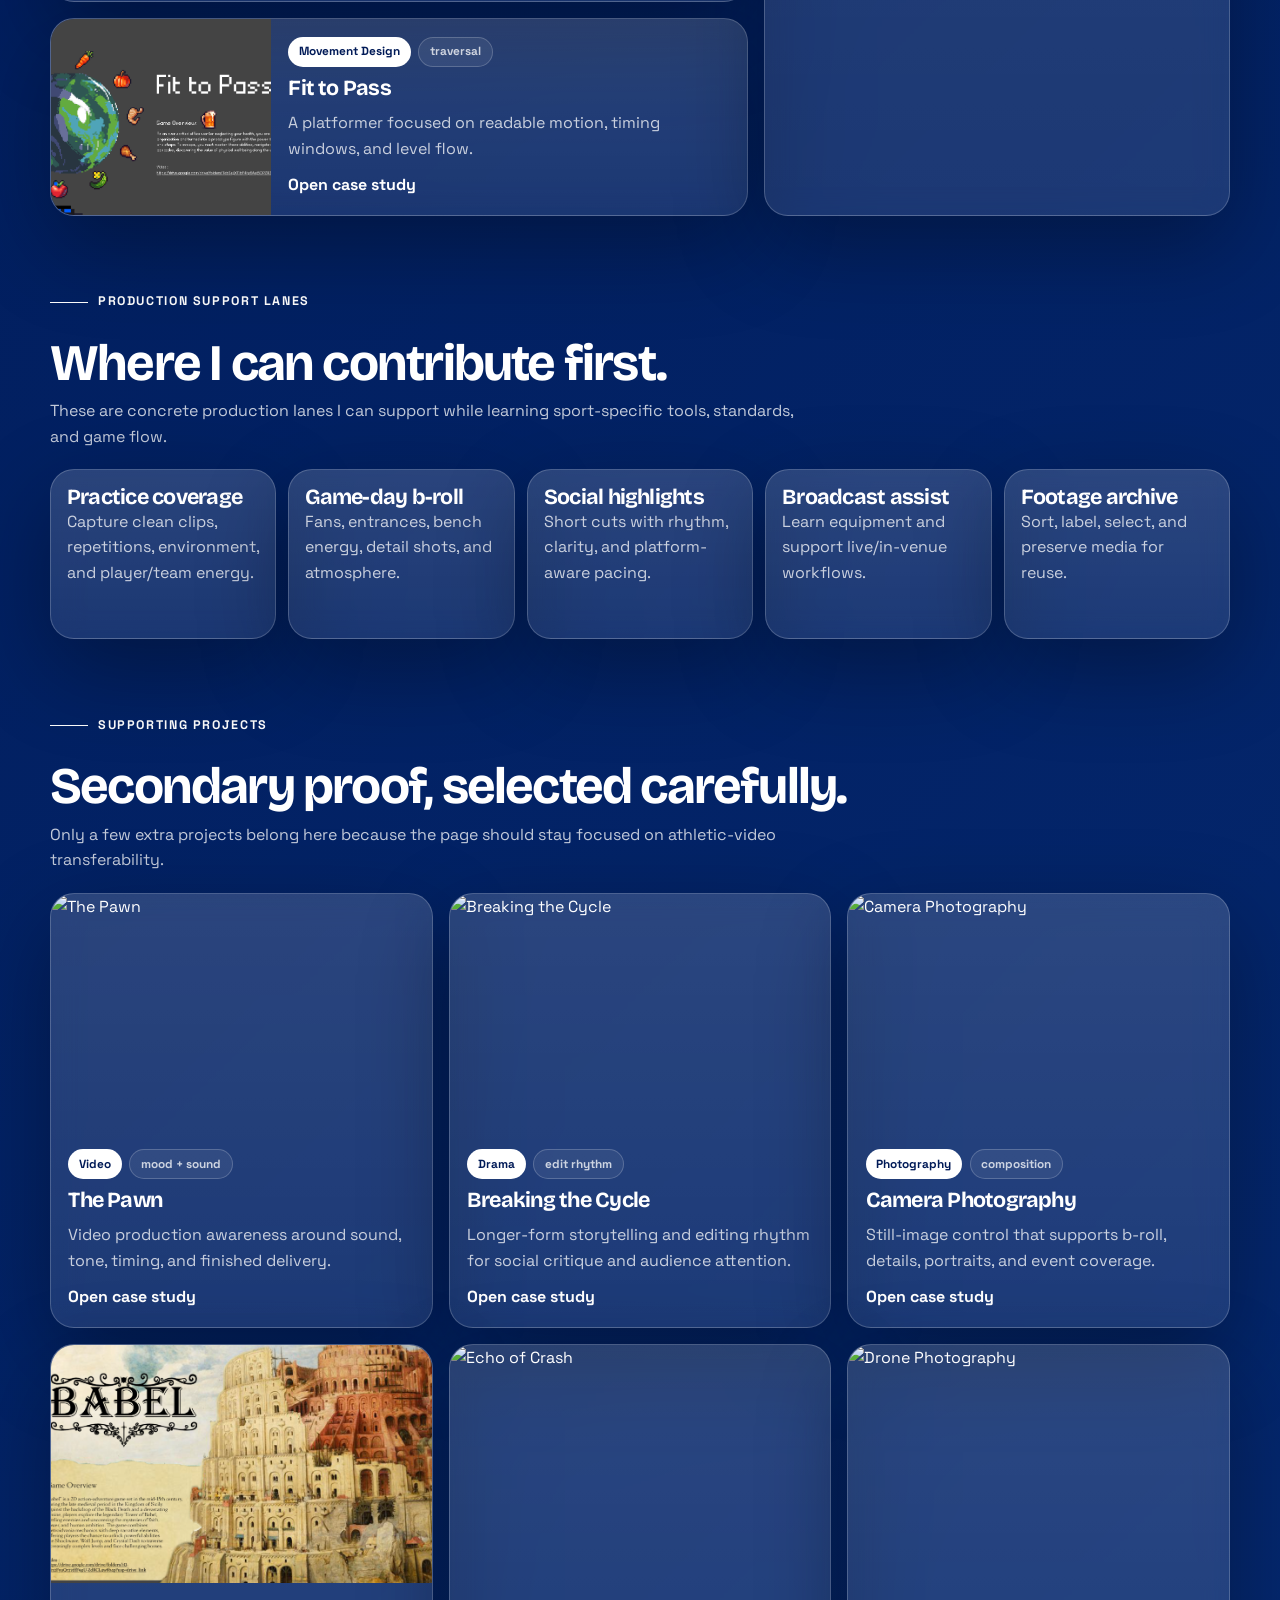
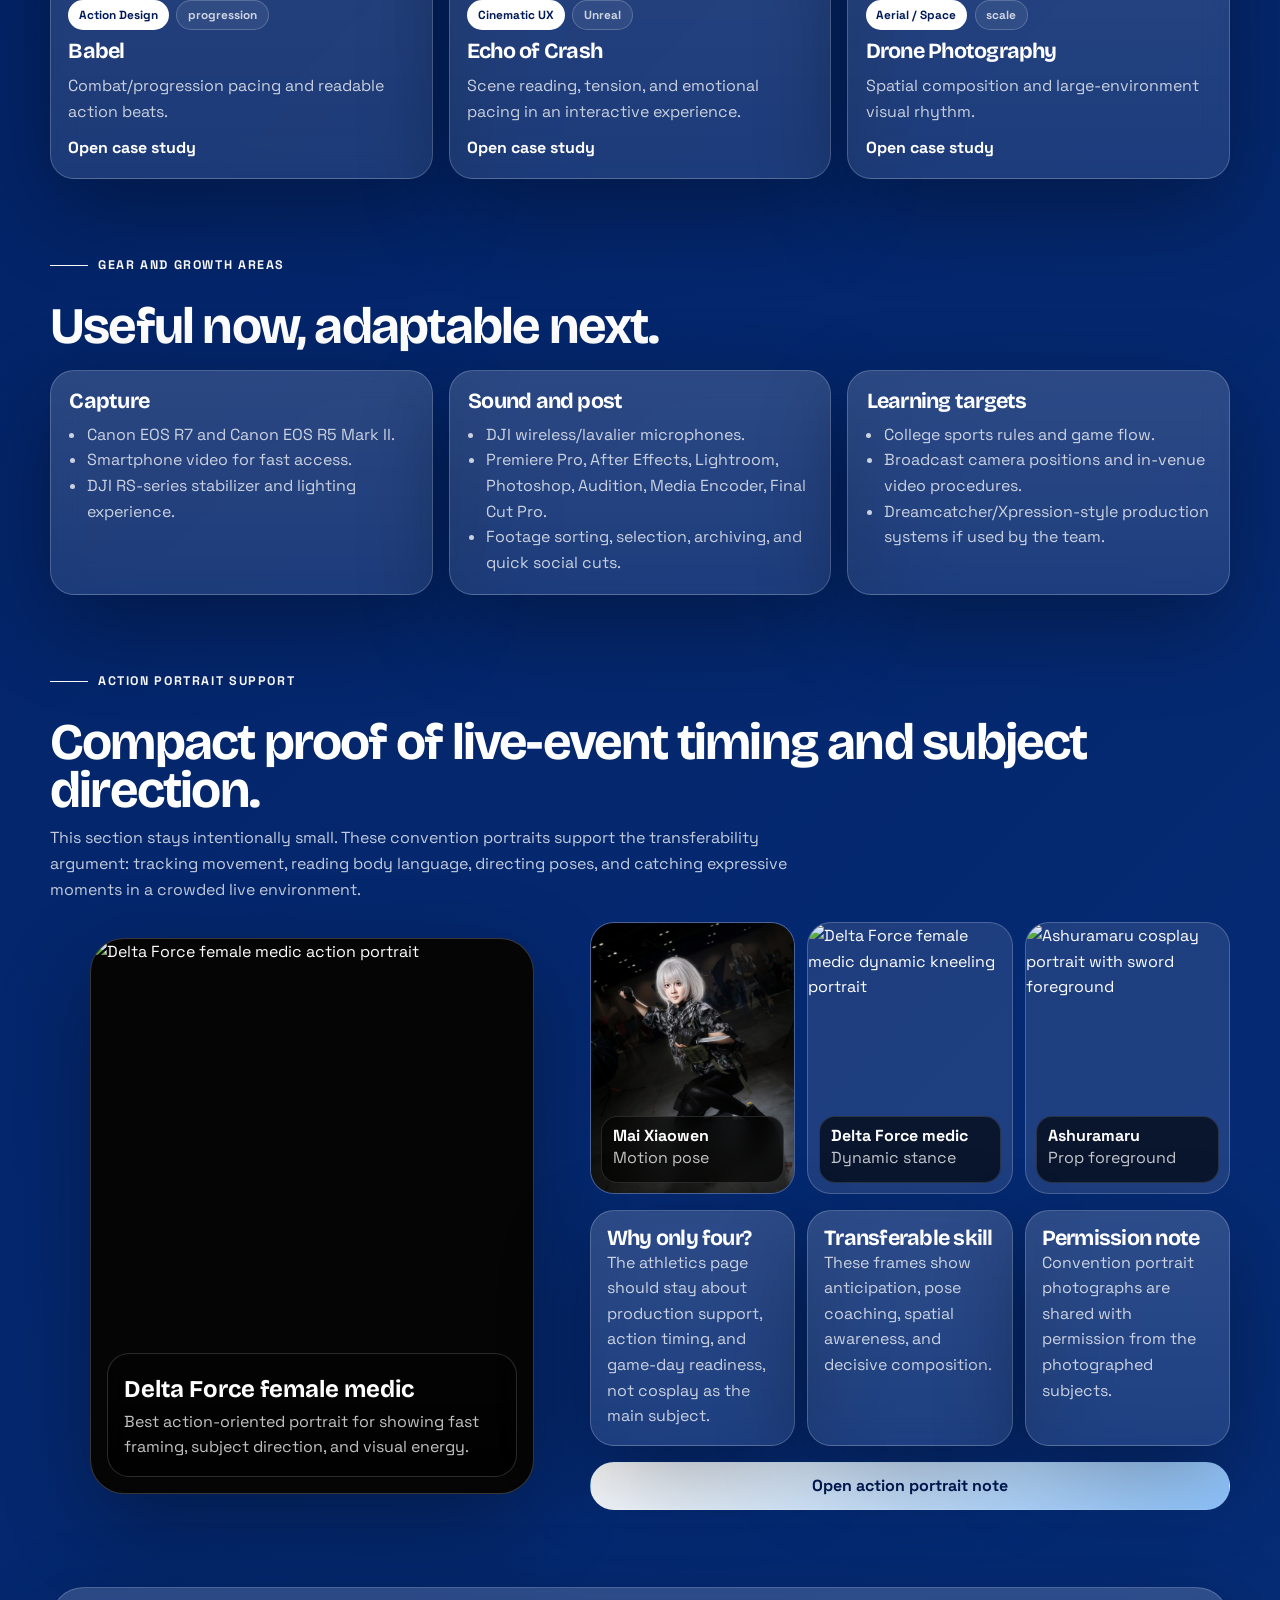
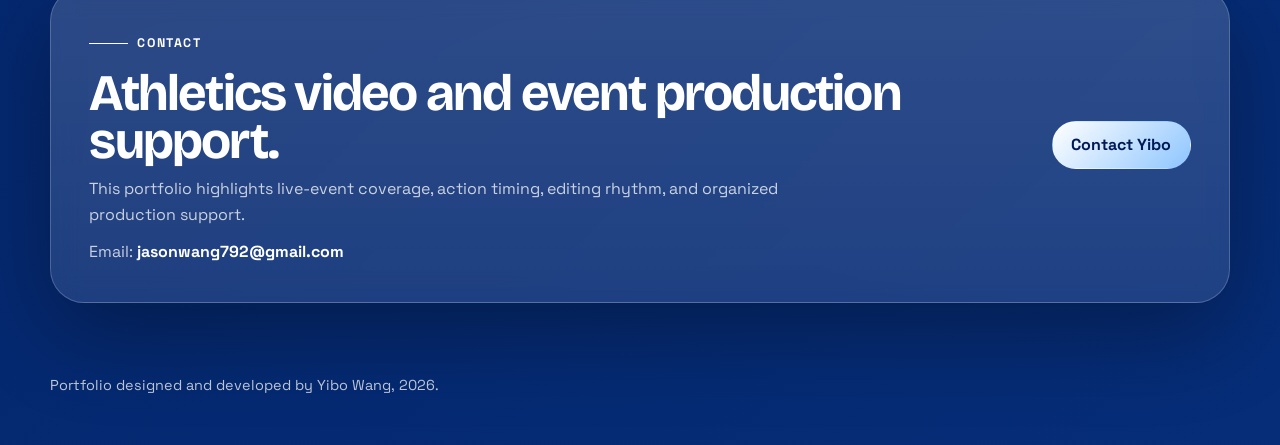
==== commit 379227f3: "Polish portfolio copy and analytics" ====
--- a/index.html
+++ b/index.html
@@ -1,9 +1,9 @@
-<!DOCTYPE html><html lang="en"><head><meta charset="UTF-8"><meta name="viewport" content="width=device-width, initial-scale=1.0"><title>Yibo Wang | Athletics Video Intern Portfolio</title><meta name="description" content="Role-specific athletics video portfolio for Duke Athletics."><meta property="og:title" content="Yibo Wang | Athletics Video Intern Portfolio"><meta property="og:description" content="Role-specific athletics video portfolio for Duke Athletics."><meta property="og:type" content="website"><link rel="preconnect" href="https://fonts.googleapis.com"><link rel="preconnect" href="https://fonts.gstatic.com" crossorigin><link href="https://fonts.googleapis.com/css2?family=Bricolage+Grotesque:wght@500;700;800&family=Space+Grotesk:wght@400;500;700&display=swap" rel="stylesheet"><link rel="stylesheet" href="assets/css/role-site.css"></head><body class="theme-athletics"><header class="site-header"><div class="container header-row"><a class="brand" href="#top"><strong>Yibo Wang</strong><span>Athletics Video Portfolio</span></a><nav class="site-nav"><ul><li><a href="#motion">Motion</a></li><li><a href="#support">Support</a></li><li><a href="#work">Work</a></li><li><a href="#gear">Gear</a></li><li><a href="#portraits">Portraits</a></li></ul></nav></div></header><main id="top">
-<section class="athletics-hero"><div class="container"><div class="scoreboard"><div class="score-top"><span>Duke Athletics</span><span>Video Intern</span><span>Blue Devil Network</span></div><div class="score-body"><div><div class="eyebrow">Game-day production support</div><h1>Following motion, finding the moment, cutting the energy.</h1><p class="lede">My current portfolio is not sports-specific yet, so this site does not pretend otherwise. It shows the transferable evidence: live events, action timing, camera movement, editing rhythm, footage organization, and fast technical learning.</p><div class="actions"><a class="button" href="#motion">Motion evidence</a><a class="button-secondary" href="#support">Support roles</a></div></div><div class="grid-2"><article class="score-card"><span class="score-number">8-12</span><p>hours/week role fit with flexible production support mindset.</p></article><article class="score-card"><span class="score-number">4</span><p>openings, strong reason to show willingness to learn and support the full team.</p></article><article class="score-card"><span class="score-number">3</span><p>transferable lanes: event capture, action pacing, post/archive.</p></article><article class="score-card"><span class="score-number">1</span><p>clear message: not sports-specific yet, but production-ready and coachable.</p></article></div></div></div></div></section>
-<section class="section" id="motion"><div class="container motion-board"><div><div class="section-heading"><div class="eyebrow">Motion evidence</div><h2>Action, timing, and live moments.</h2><p>This role needs people who can film games/practices/events, support broadcast, create social video, and organize footage. These projects support that claim from different angles.</p></div><div class="action-stack"><article class="work-card"><img src="assets/images/volunteer-project1.JPG" alt="Student Union Photography Coordinator"><div class="card-body"><div class="tag-row"><span class="tag">Live Event</span><span class="pill">coverage</span></div><h3>Student Union Photography Coordinator</h3><p>Campus event documentation: anticipation, framing, movement, and reliable delivery under live constraints.</p><a class="project-link" href="projects/volunteer-project1.html">Open case study</a></div></article><article class="work-card"><img src="assets/images/game-project2.png" alt="Ninja"><div class="card-body"><div class="tag-row"><span class="tag">Action Pacing</span><span class="pill">chase / pressure</span></div><h3>Ninja</h3><p>Action-adventure design training around pursuit, timing, movement readability, and player attention.</p><a class="project-link" href="projects/game-project2.html">Open case study</a></div></article><article class="work-card"><img src="assets/images/project1.png" alt="Fit to Pass"><div class="card-body"><div class="tag-row"><span class="tag">Movement Design</span><span class="pill">traversal</span></div><h3>Fit to Pass</h3><p>A platformer focused on readable motion, timing windows, and level flow.</p><a class="project-link" href="projects/project1.html">Open case study</a></div></article></div></div><aside class="gear-card"><div class="eyebrow">Why this layout is different</div><h2>Sports is about roles and rhythm.</h2><p>The site is organized as a game-day support board, not a generic portfolio. It foregrounds live capture and action pacing before general creative work.</p><ul><li>Ready to learn sport rules and game flow.</li><li>Ready to assist filming, broadcast, in-venue video, and archive tasks.</li><li>Comfortable taking direction and supporting the production team.</li></ul></aside></div></section>
-<section class="section" id="support"><div class="container"><div class="section-heading"><div class="eyebrow">Production support lanes</div><h2>Where I can help first.</h2><p>These are concrete ways I could become useful quickly while learning Duke Athletics-specific tools and standards.</p></div><div class="support-grid"><article class="mini-card"><h3>Practice coverage</h3><p>Capture clean clips, repetitions, environment, and player/team energy.</p></article><article class="mini-card"><h3>Game-day b-roll</h3><p>Fans, entrances, bench energy, detail shots, and atmosphere.</p></article><article class="mini-card"><h3>Social highlights</h3><p>Short cuts with rhythm, clarity, and platform-aware pacing.</p></article><article class="mini-card"><h3>Broadcast assist</h3><p>Learn equipment and support ESPN/live/in-venue workflows.</p></article><article class="mini-card"><h3>Footage archive</h3><p>Sort, label, select, and preserve media for reuse.</p></article></div></div></section>
-<section class="section" id="work"><div class="container"><div class="section-heading"><div class="eyebrow">Supporting projects</div><h2>Secondary proof, selected carefully.</h2><p>Only a few extra projects belong here, because the page should stay focused on sports-video transferability.</p></div><div class="grid-3"><article class="work-card"><img src="assets/images/video-project1.jpg" alt="The Pawn"><div class="card-body"><div class="tag-row"><span class="tag">Video</span><span class="pill">mood + sound</span></div><h3>The Pawn</h3><p>Video production awareness around sound, tone, timing, and finished delivery.</p><a class="project-link" href="projects/video-project1.html">Open case study</a></div></article><article class="work-card"><img src="assets/images/video-project4.png" alt="Breaking the Cycle"><div class="card-body"><div class="tag-row"><span class="tag">Drama</span><span class="pill">edit rhythm</span></div><h3>Breaking the Cycle</h3><p>Longer-form storytelling and editing rhythm for social critique and audience attention.</p><a class="project-link" href="projects/video-project4.html">Open case study</a></div></article><article class="work-card"><img src="assets/images/photography-project1.JPG" alt="Camera Photography"><div class="card-body"><div class="tag-row"><span class="tag">Photography</span><span class="pill">composition</span></div><h3>Camera Photography</h3><p>Still-image control that supports b-roll, details, portraits, and event coverage.</p><a class="project-link" href="projects/photography-project1.html">Open case study</a></div></article><article class="work-card"><img src="assets/images/project2.png" alt="Babel"><div class="card-body"><div class="tag-row"><span class="tag">Action Design</span><span class="pill">progression</span></div><h3>Babel</h3><p>Combat/progression pacing and readable action beats.</p><a class="project-link" href="projects/project2.html">Open case study</a></div></article><article class="work-card"><img src="assets/images/project3.png" alt="Echo of Crash"><div class="card-body"><div class="tag-row"><span class="tag">Cinematic UX</span><span class="pill">Unreal</span></div><h3>Echo of Crash</h3><p>Scene reading, tension, and emotional pacing in an interactive experience.</p><a class="project-link" href="projects/project3.html">Open case study</a></div></article><article class="work-card"><img src="assets/images/photography-project2-img1.JPG" alt="Drone Photography"><div class="card-body"><div class="tag-row"><span class="tag">Aerial / Space</span><span class="pill">scale</span></div><h3>Drone Photography</h3><p>Spatial composition and large-environment visual rhythm.</p><a class="project-link" href="projects/photography-project2.html">Open case study</a></div></article></div></div></section>
-<section class="section" id="gear"><div class="container"><div class="section-heading"><div class="eyebrow">Gear and learning targets</div><h2>Useful now, learning fast.</h2></div><div class="production-board"><article class="gear-card"><h3>Capture</h3><ul><li>Canon EOS R7 and Canon EOS R5 Mark II.</li><li>Smartphone video for fast access.</li><li>DJI RS-series stabilizer and lighting experience.</li></ul></article><article class="gear-card"><h3>Sound and post</h3><ul><li>DJI wireless/lavalier microphones.</li><li>Premiere Pro, After Effects, Lightroom, Photoshop, Audition, Media Encoder, Final Cut Pro.</li><li>Footage sorting, selection, archiving, and quick social cuts.</li></ul></article><article class="gear-card"><h3>Learning targets</h3><ul><li>College sports rules and game flow.</li><li>Broadcast camera roles and in-venue video procedures.</li><li>Dreamcatcher/Xpression-style production systems if used by the team.</li></ul></article></div></div></section>
-<section class="section" id="portraits"><div class="container"><div class="section-heading"><div class="eyebrow">Action portrait support</div><h2>Compact proof of live-event timing and subject direction.</h2><p>For Athletics, this stays intentionally small. These convention portraits support the transferability argument: tracking movement, reading body language, directing poses, and catching expressive moments in a crowded live environment.</p></div><div class="convention-showcase"><figure class="convention-hero"><img src="assets/images/convention/delta-medic-close.jpg" alt="Delta Force female medic action portrait"><figcaption><strong>Delta Force female medic</strong><span>Best action-oriented portrait for showing fast framing, subject direction, and visual energy.</span></figcaption></figure><div class="convention-copy"><div class="convention-grid"><a class="convention-card" href="projects/convention-portraits.html"><img src="assets/images/convention/mai-xiaowen-knife.jpg" alt="Mai Xiaowen tactical knife pose portrait"><figcaption><strong>Mai Xiaowen</strong><span>Motion pose</span></figcaption></a><a class="convention-card" href="projects/convention-portraits.html"><img src="assets/images/convention/delta-medic-dynamic.jpg" alt="Delta Force female medic dynamic kneeling portrait"><figcaption><strong>Delta Force medic</strong><span>Dynamic stance</span></figcaption></a><a class="convention-card" href="projects/convention-portraits.html"><img src="assets/images/convention/ashuramaru.JPG" alt="Ashuramaru cosplay portrait with sword foreground"><figcaption><strong>Ashuramaru</strong><span>Prop foreground</span></figcaption></a></div><div class="convention-meta"><article class="mini-card"><h3>Why only four?</h3><p>The athletics page should stay about production support, action timing, and game-day readiness, not cosplay as the main subject.</p></article><article class="mini-card"><h3>Transferable skill</h3><p>These frames show anticipation, pose coaching, spatial awareness, and decisive composition.</p></article><article class="mini-card"><h3>Permission note</h3><p>Convention portrait photographs are shared with permission from the photographed subjects.</p></article></div><a class="button" href="projects/convention-portraits.html">Open action portrait note</a></div></div></div></section>
-<section class="section" id="contact"><div class="container contact-card card"><div><div class="eyebrow">Application note</div><h2>Built for Job 8940.</h2><p>This portfolio is honest about the sports gap while making a strong transferability case for event video, action pacing, and production support.</p><p>Email: <a class="project-link" href="mailto:jasonwang792@gmail.com">jasonwang792@gmail.com</a></p></div><a class="button" href="mailto:jasonwang792@gmail.com">Contact Yibo</a></div></section>
-</main><footer class="footer"><div class="container">Designed and developed by Yibo Wang. Role-specific Duke Student Employment portfolio, 2026.</div></footer></body></html>
+<!DOCTYPE html><html lang="en"><head><meta charset="UTF-8"><meta name="viewport" content="width=device-width, initial-scale=1.0"><!-- Google tag (gtag.js) --><script async src="https://www.googletagmanager.com/gtag/js?id=G-P1YFTKP2V9"></script><script>window.dataLayer=window.dataLayer||[];function gtag(){dataLayer.push(arguments);}gtag('js',new Date());gtag('config','G-P1YFTKP2V9');</script><title>Yibo Wang | Athletics Video Portfolio</title><meta name="description" content="Athletics video, event coverage, action timing, and production support portfolio by Yibo Wang."><meta property="og:title" content="Yibo Wang | Athletics Video Portfolio"><meta property="og:description" content="Athletics video, event coverage, action timing, and production support portfolio by Yibo Wang."><meta property="og:type" content="website"><link rel="preconnect" href="https://fonts.googleapis.com"><link rel="preconnect" href="https://fonts.gstatic.com" crossorigin><link href="https://fonts.googleapis.com/css2?family=Bricolage+Grotesque:wght@500;700;800&family=Space+Grotesk:wght@400;500;700&display=swap" rel="stylesheet"><link rel="stylesheet" href="assets/css/role-site.css"></head><body class="theme-athletics"><header class="site-header"><div class="container header-row"><a class="brand" href="#top"><strong>Yibo Wang</strong><span>Athletics Video Portfolio</span></a><nav class="site-nav"><ul><li><a href="#motion">Motion</a></li><li><a href="#support">Support</a></li><li><a href="#work">Work</a></li><li><a href="#gear">Gear</a></li><li><a href="#portraits">Portraits</a></li><li><a href="#contact">Contact</a></li></ul></nav></div></header><main id="top">
+<section class="athletics-hero"><div class="container"><div class="scoreboard"><div class="score-top"><span>Athletics Video</span><span>Event Coverage</span><span>Production Support</span></div><div class="score-body"><div><div class="eyebrow">Game-day production support</div><h1>Following motion, finding the moment, cutting the energy.</h1><p class="lede">This portfolio focuses on transferable production work: live events, action timing, camera movement, editing rhythm, footage organization, and fast technical learning.</p><div class="actions"><a class="button" href="#motion">Motion work</a><a class="button-secondary" href="#support">Support lanes</a></div></div><div class="grid-2"><article class="score-card"><span class="score-number">LIVE</span><p>Event coverage experience under timing, movement, and delivery constraints.</p></article><article class="score-card"><span class="score-number">CUT</span><p>Editing rhythm for short-form highlights, narrative beats, and audience attention.</p></article><article class="score-card"><span class="score-number">MOVE</span><p>Action awareness from games, video work, drone framing, and portrait direction.</p></article><article class="score-card"><span class="score-number">TEAM</span><p>Production support mindset: organized, coachable, and ready to learn workflows.</p></article></div></div></div></div></section>
+<section class="section" id="motion"><div class="container motion-board"><div><div class="section-heading"><div class="eyebrow">Motion work</div><h2>Action, timing, and live moments.</h2><p>The page foregrounds work that transfers to athletic coverage: filming events, cutting social video, reading motion, and keeping footage organized.</p></div><div class="action-stack"><article class="work-card"><img src="assets/images/volunteer-project1.JPG" alt="Student Union Photography Coordinator"><div class="card-body"><div class="tag-row"><span class="tag">Live Event</span><span class="pill">coverage</span></div><h3>Student Union Photography Coordinator</h3><p>Campus event documentation: anticipation, framing, movement, and reliable delivery under live constraints.</p><a class="project-link" href="projects/volunteer-project1.html">Open case study</a></div></article><article class="work-card"><img src="assets/images/game-project2.png" alt="Ninja"><div class="card-body"><div class="tag-row"><span class="tag">Action Pacing</span><span class="pill">chase / pressure</span></div><h3>Ninja</h3><p>Action-adventure design training around pursuit, timing, movement readability, and player attention.</p><a class="project-link" href="projects/game-project2.html">Open case study</a></div></article><article class="work-card"><img src="assets/images/project1.png" alt="Fit to Pass"><div class="card-body"><div class="tag-row"><span class="tag">Movement Design</span><span class="pill">traversal</span></div><h3>Fit to Pass</h3><p>A platformer focused on readable motion, timing windows, and level flow.</p><a class="project-link" href="projects/project1.html">Open case study</a></div></article></div></div><aside class="gear-card"><div class="eyebrow">Production profile</div><h2>Sports is about rhythm and timing.</h2><p>The site is organized as a game-day support board. It foregrounds live capture and action pacing before general creative work.</p><ul><li>Learning sport rules and game flow quickly.</li><li>Able to assist filming, broadcast, in-venue video, and archive tasks.</li><li>Comfortable with direction, collaboration, and production-team support.</li></ul></aside></div></section>
+<section class="section" id="support"><div class="container"><div class="section-heading"><div class="eyebrow">Production support lanes</div><h2>Where I can contribute first.</h2><p>These are concrete production lanes I can support while learning sport-specific tools, standards, and game flow.</p></div><div class="support-grid"><article class="mini-card"><h3>Practice coverage</h3><p>Capture clean clips, repetitions, environment, and player/team energy.</p></article><article class="mini-card"><h3>Game-day b-roll</h3><p>Fans, entrances, bench energy, detail shots, and atmosphere.</p></article><article class="mini-card"><h3>Social highlights</h3><p>Short cuts with rhythm, clarity, and platform-aware pacing.</p></article><article class="mini-card"><h3>Broadcast assist</h3><p>Learn equipment and support live/in-venue workflows.</p></article><article class="mini-card"><h3>Footage archive</h3><p>Sort, label, select, and preserve media for reuse.</p></article></div></div></section>
+<section class="section" id="work"><div class="container"><div class="section-heading"><div class="eyebrow">Supporting projects</div><h2>Secondary proof, selected carefully.</h2><p>Only a few extra projects belong here because the page should stay focused on athletic-video transferability.</p></div><div class="grid-3"><article class="work-card"><img src="assets/images/video-project1.jpg" alt="The Pawn"><div class="card-body"><div class="tag-row"><span class="tag">Video</span><span class="pill">mood + sound</span></div><h3>The Pawn</h3><p>Video production awareness around sound, tone, timing, and finished delivery.</p><a class="project-link" href="projects/video-project1.html">Open case study</a></div></article><article class="work-card"><img src="assets/images/video-project4.png" alt="Breaking the Cycle"><div class="card-body"><div class="tag-row"><span class="tag">Drama</span><span class="pill">edit rhythm</span></div><h3>Breaking the Cycle</h3><p>Longer-form storytelling and editing rhythm for social critique and audience attention.</p><a class="project-link" href="projects/video-project4.html">Open case study</a></div></article><article class="work-card"><img src="assets/images/photography-project1.JPG" alt="Camera Photography"><div class="card-body"><div class="tag-row"><span class="tag">Photography</span><span class="pill">composition</span></div><h3>Camera Photography</h3><p>Still-image control that supports b-roll, details, portraits, and event coverage.</p><a class="project-link" href="projects/photography-project1.html">Open case study</a></div></article><article class="work-card"><img src="assets/images/project2.png" alt="Babel"><div class="card-body"><div class="tag-row"><span class="tag">Action Design</span><span class="pill">progression</span></div><h3>Babel</h3><p>Combat/progression pacing and readable action beats.</p><a class="project-link" href="projects/project2.html">Open case study</a></div></article><article class="work-card"><img src="assets/images/project3.png" alt="Echo of Crash"><div class="card-body"><div class="tag-row"><span class="tag">Cinematic UX</span><span class="pill">Unreal</span></div><h3>Echo of Crash</h3><p>Scene reading, tension, and emotional pacing in an interactive experience.</p><a class="project-link" href="projects/project3.html">Open case study</a></div></article><article class="work-card"><img src="assets/images/photography-project2-img1.JPG" alt="Drone Photography"><div class="card-body"><div class="tag-row"><span class="tag">Aerial / Space</span><span class="pill">scale</span></div><h3>Drone Photography</h3><p>Spatial composition and large-environment visual rhythm.</p><a class="project-link" href="projects/photography-project2.html">Open case study</a></div></article></div></div></section>
+<section class="section" id="gear"><div class="container"><div class="section-heading"><div class="eyebrow">Gear and growth areas</div><h2>Useful now, adaptable next.</h2></div><div class="production-board"><article class="gear-card"><h3>Capture</h3><ul><li>Canon EOS R7 and Canon EOS R5 Mark II.</li><li>Smartphone video for fast access.</li><li>DJI RS-series stabilizer and lighting experience.</li></ul></article><article class="gear-card"><h3>Sound and post</h3><ul><li>DJI wireless/lavalier microphones.</li><li>Premiere Pro, After Effects, Lightroom, Photoshop, Audition, Media Encoder, Final Cut Pro.</li><li>Footage sorting, selection, archiving, and quick social cuts.</li></ul></article><article class="gear-card"><h3>Learning targets</h3><ul><li>College sports rules and game flow.</li><li>Broadcast camera positions and in-venue video procedures.</li><li>Dreamcatcher/Xpression-style production systems if used by the team.</li></ul></article></div></div></section>
+<section class="section" id="portraits"><div class="container"><div class="section-heading"><div class="eyebrow">Action portrait support</div><h2>Compact proof of live-event timing and subject direction.</h2><p>This section stays intentionally small. These convention portraits support the transferability argument: tracking movement, reading body language, directing poses, and catching expressive moments in a crowded live environment.</p></div><div class="convention-showcase"><figure class="convention-hero"><img src="assets/images/convention/delta-medic-close.jpg" alt="Delta Force female medic action portrait"><figcaption><strong>Delta Force female medic</strong><span>Best action-oriented portrait for showing fast framing, subject direction, and visual energy.</span></figcaption></figure><div class="convention-copy"><div class="convention-grid"><a class="convention-card" href="projects/convention-portraits.html"><img src="assets/images/convention/mai-xiaowen-knife.jpg" alt="Mai Xiaowen tactical knife pose portrait"><figcaption><strong>Mai Xiaowen</strong><span>Motion pose</span></figcaption></a><a class="convention-card" href="projects/convention-portraits.html"><img src="assets/images/convention/delta-medic-dynamic.jpg" alt="Delta Force female medic dynamic kneeling portrait"><figcaption><strong>Delta Force medic</strong><span>Dynamic stance</span></figcaption></a><a class="convention-card" href="projects/convention-portraits.html"><img src="assets/images/convention/ashuramaru.JPG" alt="Ashuramaru cosplay portrait with sword foreground"><figcaption><strong>Ashuramaru</strong><span>Prop foreground</span></figcaption></a></div><div class="convention-meta"><article class="mini-card"><h3>Why only four?</h3><p>The athletics page should stay about production support, action timing, and game-day readiness, not cosplay as the main subject.</p></article><article class="mini-card"><h3>Transferable skill</h3><p>These frames show anticipation, pose coaching, spatial awareness, and decisive composition.</p></article><article class="mini-card"><h3>Permission note</h3><p>Convention portrait photographs are shared with permission from the photographed subjects.</p></article></div><a class="button" href="projects/convention-portraits.html">Open action portrait note</a></div></div></div></section>
+<section class="section" id="contact"><div class="container contact-card card"><div><div class="eyebrow">Contact</div><h2>Athletics video and event production support.</h2><p>This portfolio highlights live-event coverage, action timing, editing rhythm, and organized production support.</p><p>Email: <a class="project-link" href="mailto:jasonwang792@gmail.com">jasonwang792@gmail.com</a></p></div><a class="button" href="mailto:jasonwang792@gmail.com">Contact Yibo</a></div></section>
+</main><footer class="footer"><div class="container">Portfolio designed and developed by Yibo Wang, 2026.</div></footer></body></html>
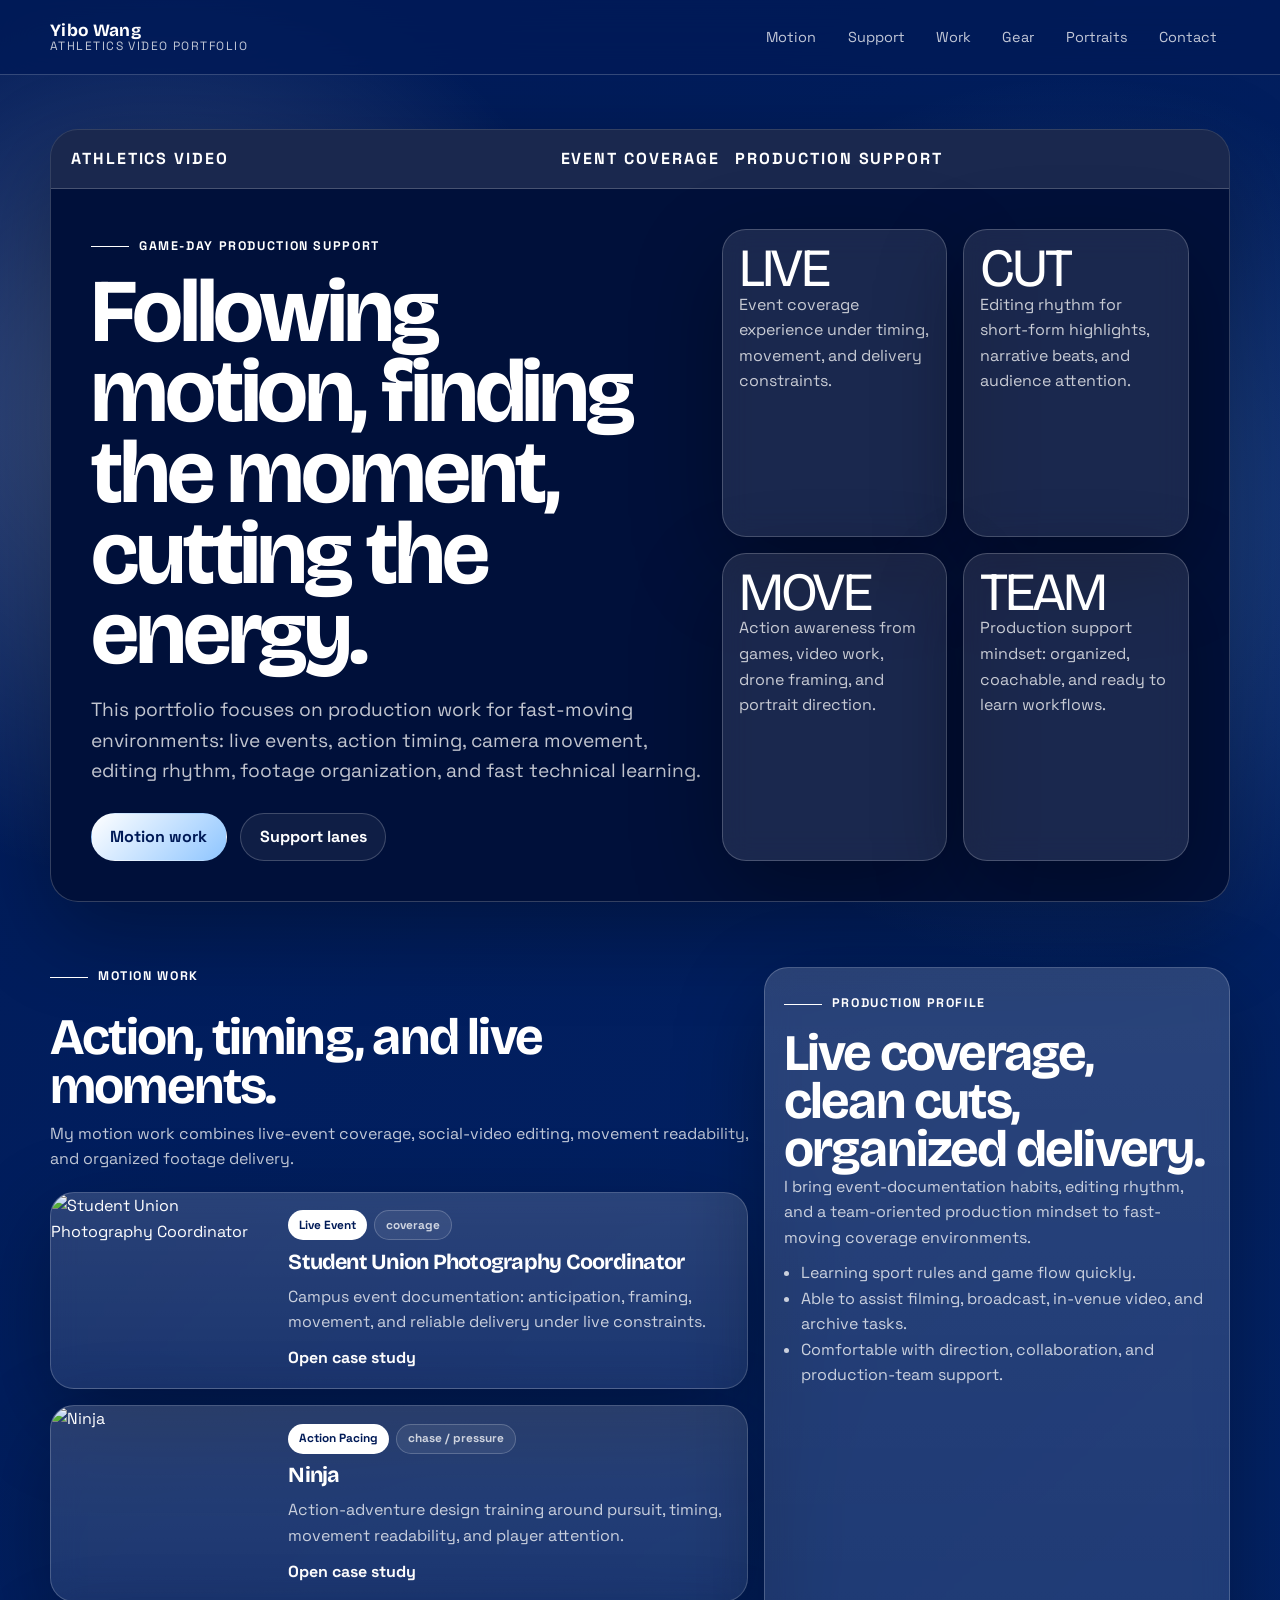
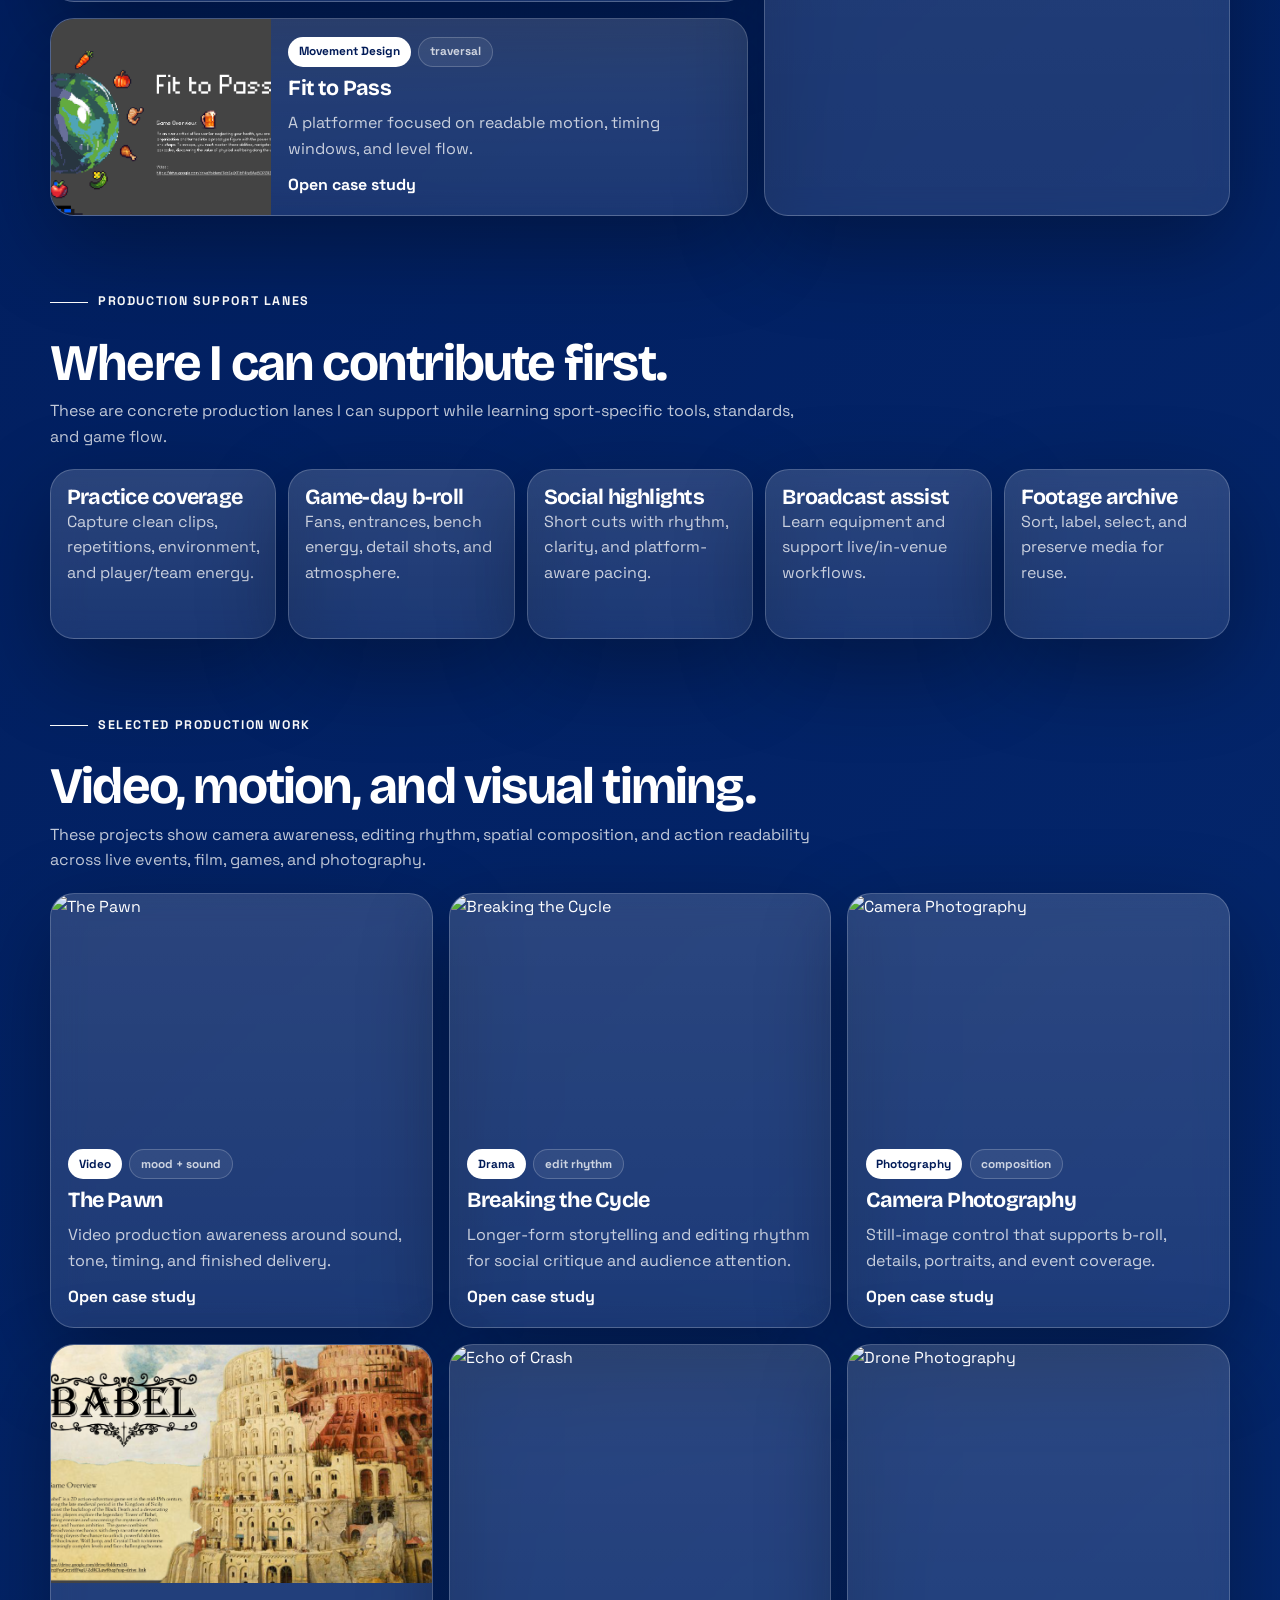
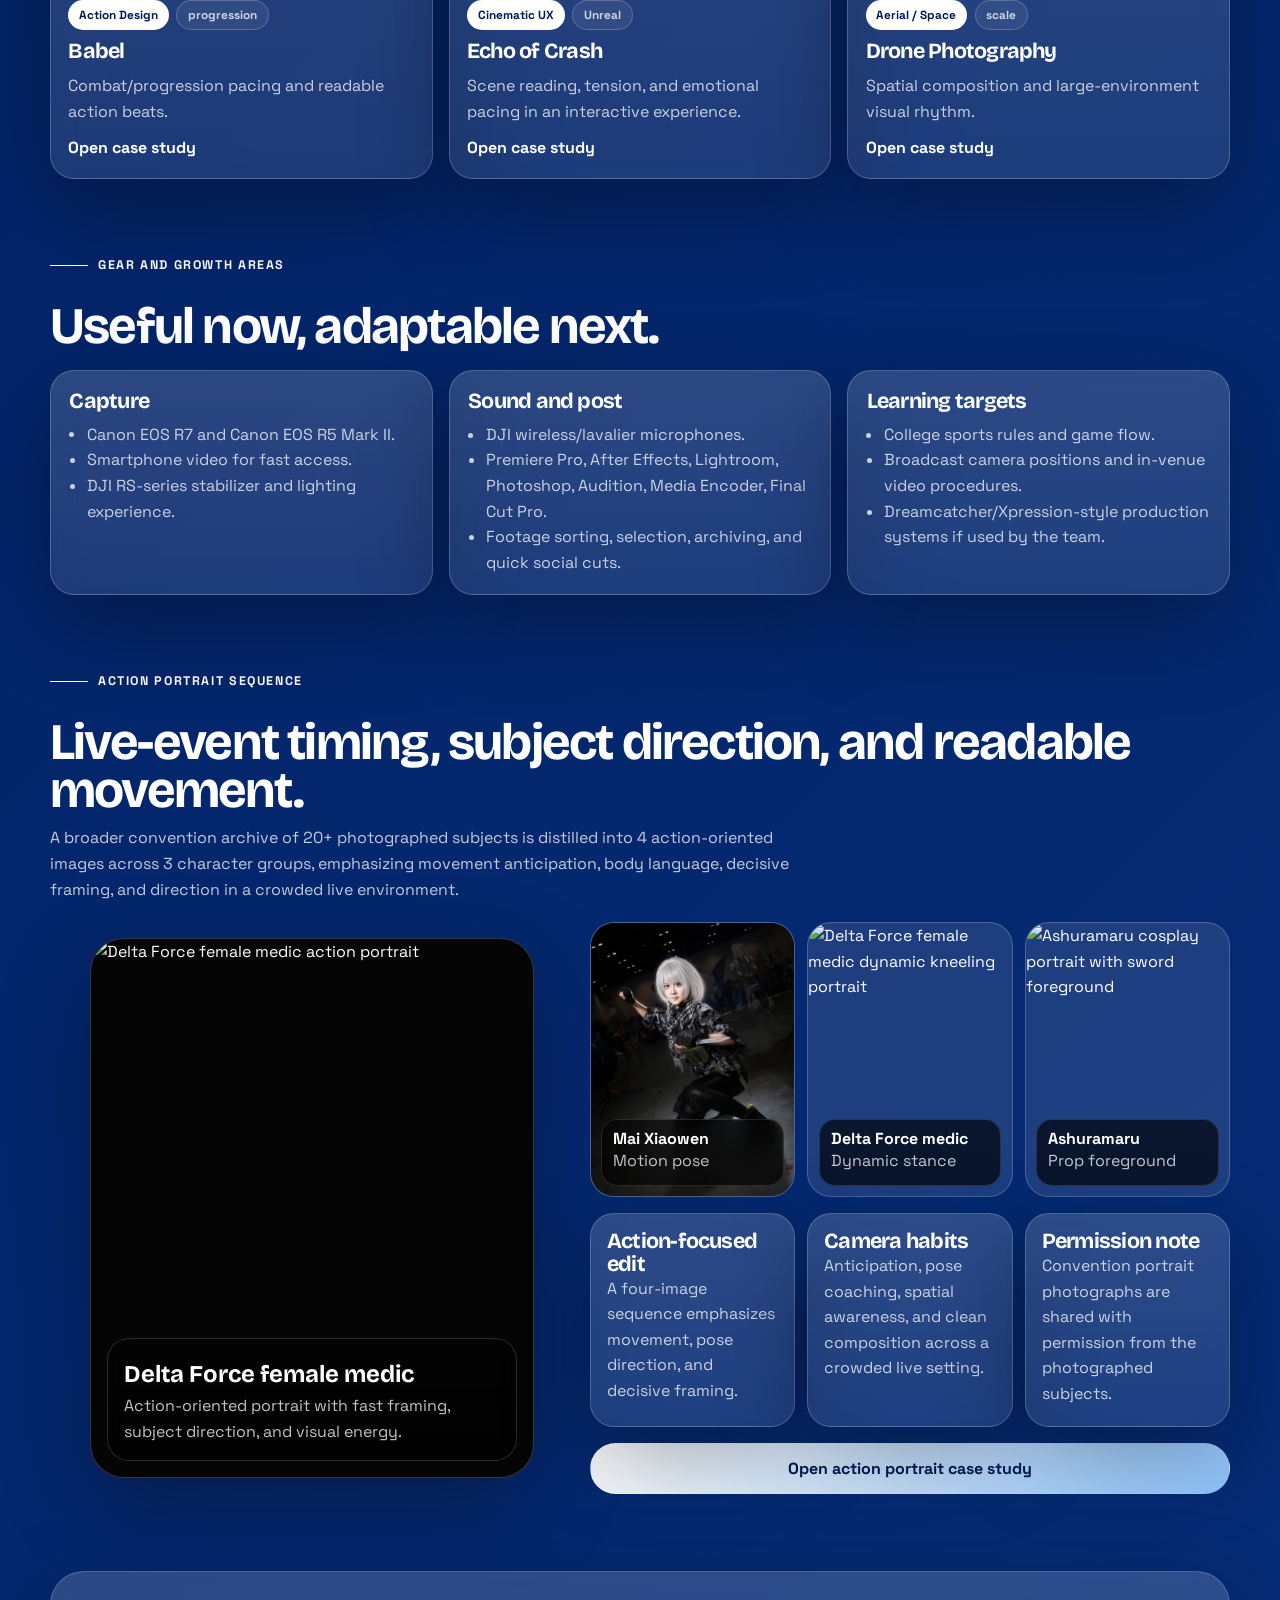
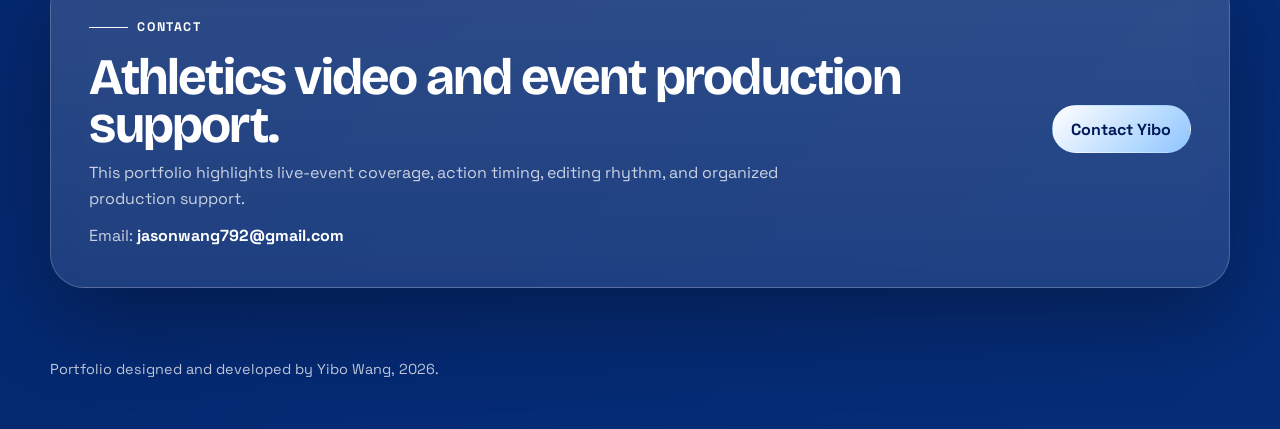
==== commit d31e5df6: "Polish final portfolio copy and layout" ====
--- a/index.html
+++ b/index.html
@@ -1,9 +1,9 @@
 <!DOCTYPE html><html lang="en"><head><meta charset="UTF-8"><meta name="viewport" content="width=device-width, initial-scale=1.0"><!-- Google tag (gtag.js) --><script async src="https://www.googletagmanager.com/gtag/js?id=G-P1YFTKP2V9"></script><script>window.dataLayer=window.dataLayer||[];function gtag(){dataLayer.push(arguments);}gtag('js',new Date());gtag('config','G-P1YFTKP2V9');</script><title>Yibo Wang | Athletics Video Portfolio</title><meta name="description" content="Athletics video, event coverage, action timing, and production support portfolio by Yibo Wang."><meta property="og:title" content="Yibo Wang | Athletics Video Portfolio"><meta property="og:description" content="Athletics video, event coverage, action timing, and production support portfolio by Yibo Wang."><meta property="og:type" content="website"><link rel="preconnect" href="https://fonts.googleapis.com"><link rel="preconnect" href="https://fonts.gstatic.com" crossorigin><link href="https://fonts.googleapis.com/css2?family=Bricolage+Grotesque:wght@500;700;800&family=Space+Grotesk:wght@400;500;700&display=swap" rel="stylesheet"><link rel="stylesheet" href="assets/css/role-site.css"></head><body class="theme-athletics"><header class="site-header"><div class="container header-row"><a class="brand" href="#top"><strong>Yibo Wang</strong><span>Athletics Video Portfolio</span></a><nav class="site-nav"><ul><li><a href="#motion">Motion</a></li><li><a href="#support">Support</a></li><li><a href="#work">Work</a></li><li><a href="#gear">Gear</a></li><li><a href="#portraits">Portraits</a></li><li><a href="#contact">Contact</a></li></ul></nav></div></header><main id="top">
-<section class="athletics-hero"><div class="container"><div class="scoreboard"><div class="score-top"><span>Athletics Video</span><span>Event Coverage</span><span>Production Support</span></div><div class="score-body"><div><div class="eyebrow">Game-day production support</div><h1>Following motion, finding the moment, cutting the energy.</h1><p class="lede">This portfolio focuses on transferable production work: live events, action timing, camera movement, editing rhythm, footage organization, and fast technical learning.</p><div class="actions"><a class="button" href="#motion">Motion work</a><a class="button-secondary" href="#support">Support lanes</a></div></div><div class="grid-2"><article class="score-card"><span class="score-number">LIVE</span><p>Event coverage experience under timing, movement, and delivery constraints.</p></article><article class="score-card"><span class="score-number">CUT</span><p>Editing rhythm for short-form highlights, narrative beats, and audience attention.</p></article><article class="score-card"><span class="score-number">MOVE</span><p>Action awareness from games, video work, drone framing, and portrait direction.</p></article><article class="score-card"><span class="score-number">TEAM</span><p>Production support mindset: organized, coachable, and ready to learn workflows.</p></article></div></div></div></div></section>
-<section class="section" id="motion"><div class="container motion-board"><div><div class="section-heading"><div class="eyebrow">Motion work</div><h2>Action, timing, and live moments.</h2><p>The page foregrounds work that transfers to athletic coverage: filming events, cutting social video, reading motion, and keeping footage organized.</p></div><div class="action-stack"><article class="work-card"><img src="assets/images/volunteer-project1.JPG" alt="Student Union Photography Coordinator"><div class="card-body"><div class="tag-row"><span class="tag">Live Event</span><span class="pill">coverage</span></div><h3>Student Union Photography Coordinator</h3><p>Campus event documentation: anticipation, framing, movement, and reliable delivery under live constraints.</p><a class="project-link" href="projects/volunteer-project1.html">Open case study</a></div></article><article class="work-card"><img src="assets/images/game-project2.png" alt="Ninja"><div class="card-body"><div class="tag-row"><span class="tag">Action Pacing</span><span class="pill">chase / pressure</span></div><h3>Ninja</h3><p>Action-adventure design training around pursuit, timing, movement readability, and player attention.</p><a class="project-link" href="projects/game-project2.html">Open case study</a></div></article><article class="work-card"><img src="assets/images/project1.png" alt="Fit to Pass"><div class="card-body"><div class="tag-row"><span class="tag">Movement Design</span><span class="pill">traversal</span></div><h3>Fit to Pass</h3><p>A platformer focused on readable motion, timing windows, and level flow.</p><a class="project-link" href="projects/project1.html">Open case study</a></div></article></div></div><aside class="gear-card"><div class="eyebrow">Production profile</div><h2>Sports is about rhythm and timing.</h2><p>The site is organized as a game-day support board. It foregrounds live capture and action pacing before general creative work.</p><ul><li>Learning sport rules and game flow quickly.</li><li>Able to assist filming, broadcast, in-venue video, and archive tasks.</li><li>Comfortable with direction, collaboration, and production-team support.</li></ul></aside></div></section>
+<section class="athletics-hero"><div class="container"><div class="scoreboard"><div class="score-top"><span>Athletics Video</span><span>Event Coverage</span><span>Production Support</span></div><div class="score-body"><div><div class="eyebrow">Game-day production support</div><h1>Following motion, finding the moment, cutting the energy.</h1><p class="lede">This portfolio focuses on production work for fast-moving environments: live events, action timing, camera movement, editing rhythm, footage organization, and fast technical learning.</p><div class="actions"><a class="button" href="#motion">Motion work</a><a class="button-secondary" href="#support">Support lanes</a></div></div><div class="grid-2"><article class="score-card"><span class="score-number">LIVE</span><p>Event coverage experience under timing, movement, and delivery constraints.</p></article><article class="score-card"><span class="score-number">CUT</span><p>Editing rhythm for short-form highlights, narrative beats, and audience attention.</p></article><article class="score-card"><span class="score-number">MOVE</span><p>Action awareness from games, video work, drone framing, and portrait direction.</p></article><article class="score-card"><span class="score-number">TEAM</span><p>Production support mindset: organized, coachable, and ready to learn workflows.</p></article></div></div></div></div></section>
+<section class="section" id="motion"><div class="container motion-board"><div><div class="section-heading"><div class="eyebrow">Motion work</div><h2>Action, timing, and live moments.</h2><p>My motion work combines live-event coverage, social-video editing, movement readability, and organized footage delivery.</p></div><div class="action-stack"><article class="work-card"><img src="assets/images/volunteer-project1.JPG" alt="Student Union Photography Coordinator"><div class="card-body"><div class="tag-row"><span class="tag">Live Event</span><span class="pill">coverage</span></div><h3>Student Union Photography Coordinator</h3><p>Campus event documentation: anticipation, framing, movement, and reliable delivery under live constraints.</p><a class="project-link" href="projects/volunteer-project1.html">Open case study</a></div></article><article class="work-card"><img src="assets/images/game-project2.png" alt="Ninja"><div class="card-body"><div class="tag-row"><span class="tag">Action Pacing</span><span class="pill">chase / pressure</span></div><h3>Ninja</h3><p>Action-adventure design training around pursuit, timing, movement readability, and player attention.</p><a class="project-link" href="projects/game-project2.html">Open case study</a></div></article><article class="work-card"><img src="assets/images/project1.png" alt="Fit to Pass"><div class="card-body"><div class="tag-row"><span class="tag">Movement Design</span><span class="pill">traversal</span></div><h3>Fit to Pass</h3><p>A platformer focused on readable motion, timing windows, and level flow.</p><a class="project-link" href="projects/project1.html">Open case study</a></div></article></div></div><aside class="gear-card"><div class="eyebrow">Production profile</div><h2>Live coverage, clean cuts, organized delivery.</h2><p>I bring event-documentation habits, editing rhythm, and a team-oriented production mindset to fast-moving coverage environments.</p><ul><li>Learning sport rules and game flow quickly.</li><li>Able to assist filming, broadcast, in-venue video, and archive tasks.</li><li>Comfortable with direction, collaboration, and production-team support.</li></ul></aside></div></section>
 <section class="section" id="support"><div class="container"><div class="section-heading"><div class="eyebrow">Production support lanes</div><h2>Where I can contribute first.</h2><p>These are concrete production lanes I can support while learning sport-specific tools, standards, and game flow.</p></div><div class="support-grid"><article class="mini-card"><h3>Practice coverage</h3><p>Capture clean clips, repetitions, environment, and player/team energy.</p></article><article class="mini-card"><h3>Game-day b-roll</h3><p>Fans, entrances, bench energy, detail shots, and atmosphere.</p></article><article class="mini-card"><h3>Social highlights</h3><p>Short cuts with rhythm, clarity, and platform-aware pacing.</p></article><article class="mini-card"><h3>Broadcast assist</h3><p>Learn equipment and support live/in-venue workflows.</p></article><article class="mini-card"><h3>Footage archive</h3><p>Sort, label, select, and preserve media for reuse.</p></article></div></div></section>
-<section class="section" id="work"><div class="container"><div class="section-heading"><div class="eyebrow">Supporting projects</div><h2>Secondary proof, selected carefully.</h2><p>Only a few extra projects belong here because the page should stay focused on athletic-video transferability.</p></div><div class="grid-3"><article class="work-card"><img src="assets/images/video-project1.jpg" alt="The Pawn"><div class="card-body"><div class="tag-row"><span class="tag">Video</span><span class="pill">mood + sound</span></div><h3>The Pawn</h3><p>Video production awareness around sound, tone, timing, and finished delivery.</p><a class="project-link" href="projects/video-project1.html">Open case study</a></div></article><article class="work-card"><img src="assets/images/video-project4.png" alt="Breaking the Cycle"><div class="card-body"><div class="tag-row"><span class="tag">Drama</span><span class="pill">edit rhythm</span></div><h3>Breaking the Cycle</h3><p>Longer-form storytelling and editing rhythm for social critique and audience attention.</p><a class="project-link" href="projects/video-project4.html">Open case study</a></div></article><article class="work-card"><img src="assets/images/photography-project1.JPG" alt="Camera Photography"><div class="card-body"><div class="tag-row"><span class="tag">Photography</span><span class="pill">composition</span></div><h3>Camera Photography</h3><p>Still-image control that supports b-roll, details, portraits, and event coverage.</p><a class="project-link" href="projects/photography-project1.html">Open case study</a></div></article><article class="work-card"><img src="assets/images/project2.png" alt="Babel"><div class="card-body"><div class="tag-row"><span class="tag">Action Design</span><span class="pill">progression</span></div><h3>Babel</h3><p>Combat/progression pacing and readable action beats.</p><a class="project-link" href="projects/project2.html">Open case study</a></div></article><article class="work-card"><img src="assets/images/project3.png" alt="Echo of Crash"><div class="card-body"><div class="tag-row"><span class="tag">Cinematic UX</span><span class="pill">Unreal</span></div><h3>Echo of Crash</h3><p>Scene reading, tension, and emotional pacing in an interactive experience.</p><a class="project-link" href="projects/project3.html">Open case study</a></div></article><article class="work-card"><img src="assets/images/photography-project2-img1.JPG" alt="Drone Photography"><div class="card-body"><div class="tag-row"><span class="tag">Aerial / Space</span><span class="pill">scale</span></div><h3>Drone Photography</h3><p>Spatial composition and large-environment visual rhythm.</p><a class="project-link" href="projects/photography-project2.html">Open case study</a></div></article></div></div></section>
+<section class="section" id="work"><div class="container"><div class="section-heading"><div class="eyebrow">Selected production work</div><h2>Video, motion, and visual timing.</h2><p>These projects show camera awareness, editing rhythm, spatial composition, and action readability across live events, film, games, and photography.</p></div><div class="grid-3"><article class="work-card"><img src="assets/images/video-project1.jpg" alt="The Pawn"><div class="card-body"><div class="tag-row"><span class="tag">Video</span><span class="pill">mood + sound</span></div><h3>The Pawn</h3><p>Video production awareness around sound, tone, timing, and finished delivery.</p><a class="project-link" href="projects/video-project1.html">Open case study</a></div></article><article class="work-card"><img src="assets/images/video-project4.png" alt="Breaking the Cycle"><div class="card-body"><div class="tag-row"><span class="tag">Drama</span><span class="pill">edit rhythm</span></div><h3>Breaking the Cycle</h3><p>Longer-form storytelling and editing rhythm for social critique and audience attention.</p><a class="project-link" href="projects/video-project4.html">Open case study</a></div></article><article class="work-card"><img src="assets/images/photography-project1.JPG" alt="Camera Photography"><div class="card-body"><div class="tag-row"><span class="tag">Photography</span><span class="pill">composition</span></div><h3>Camera Photography</h3><p>Still-image control that supports b-roll, details, portraits, and event coverage.</p><a class="project-link" href="projects/photography-project1.html">Open case study</a></div></article><article class="work-card"><img src="assets/images/project2.png" alt="Babel"><div class="card-body"><div class="tag-row"><span class="tag">Action Design</span><span class="pill">progression</span></div><h3>Babel</h3><p>Combat/progression pacing and readable action beats.</p><a class="project-link" href="projects/project2.html">Open case study</a></div></article><article class="work-card"><img src="assets/images/project3.png" alt="Echo of Crash"><div class="card-body"><div class="tag-row"><span class="tag">Cinematic UX</span><span class="pill">Unreal</span></div><h3>Echo of Crash</h3><p>Scene reading, tension, and emotional pacing in an interactive experience.</p><a class="project-link" href="projects/project3.html">Open case study</a></div></article><article class="work-card"><img src="assets/images/photography-project2-img1.JPG" alt="Drone Photography"><div class="card-body"><div class="tag-row"><span class="tag">Aerial / Space</span><span class="pill">scale</span></div><h3>Drone Photography</h3><p>Spatial composition and large-environment visual rhythm.</p><a class="project-link" href="projects/photography-project2.html">Open case study</a></div></article></div></div></section>
 <section class="section" id="gear"><div class="container"><div class="section-heading"><div class="eyebrow">Gear and growth areas</div><h2>Useful now, adaptable next.</h2></div><div class="production-board"><article class="gear-card"><h3>Capture</h3><ul><li>Canon EOS R7 and Canon EOS R5 Mark II.</li><li>Smartphone video for fast access.</li><li>DJI RS-series stabilizer and lighting experience.</li></ul></article><article class="gear-card"><h3>Sound and post</h3><ul><li>DJI wireless/lavalier microphones.</li><li>Premiere Pro, After Effects, Lightroom, Photoshop, Audition, Media Encoder, Final Cut Pro.</li><li>Footage sorting, selection, archiving, and quick social cuts.</li></ul></article><article class="gear-card"><h3>Learning targets</h3><ul><li>College sports rules and game flow.</li><li>Broadcast camera positions and in-venue video procedures.</li><li>Dreamcatcher/Xpression-style production systems if used by the team.</li></ul></article></div></div></section>
-<section class="section" id="portraits"><div class="container"><div class="section-heading"><div class="eyebrow">Action portrait support</div><h2>Compact proof of live-event timing and subject direction.</h2><p>This section stays intentionally small. These convention portraits support the transferability argument: tracking movement, reading body language, directing poses, and catching expressive moments in a crowded live environment.</p></div><div class="convention-showcase"><figure class="convention-hero"><img src="assets/images/convention/delta-medic-close.jpg" alt="Delta Force female medic action portrait"><figcaption><strong>Delta Force female medic</strong><span>Best action-oriented portrait for showing fast framing, subject direction, and visual energy.</span></figcaption></figure><div class="convention-copy"><div class="convention-grid"><a class="convention-card" href="projects/convention-portraits.html"><img src="assets/images/convention/mai-xiaowen-knife.jpg" alt="Mai Xiaowen tactical knife pose portrait"><figcaption><strong>Mai Xiaowen</strong><span>Motion pose</span></figcaption></a><a class="convention-card" href="projects/convention-portraits.html"><img src="assets/images/convention/delta-medic-dynamic.jpg" alt="Delta Force female medic dynamic kneeling portrait"><figcaption><strong>Delta Force medic</strong><span>Dynamic stance</span></figcaption></a><a class="convention-card" href="projects/convention-portraits.html"><img src="assets/images/convention/ashuramaru.JPG" alt="Ashuramaru cosplay portrait with sword foreground"><figcaption><strong>Ashuramaru</strong><span>Prop foreground</span></figcaption></a></div><div class="convention-meta"><article class="mini-card"><h3>Why only four?</h3><p>The athletics page should stay about production support, action timing, and game-day readiness, not cosplay as the main subject.</p></article><article class="mini-card"><h3>Transferable skill</h3><p>These frames show anticipation, pose coaching, spatial awareness, and decisive composition.</p></article><article class="mini-card"><h3>Permission note</h3><p>Convention portrait photographs are shared with permission from the photographed subjects.</p></article></div><a class="button" href="projects/convention-portraits.html">Open action portrait note</a></div></div></div></section>
+<section class="section" id="portraits"><div class="container"><div class="section-heading"><div class="eyebrow">Action portrait sequence</div><h2>Live-event timing, subject direction, and readable movement.</h2><p>A broader convention archive of 20+ photographed subjects is distilled into 4 action-oriented images across 3 character groups, emphasizing movement anticipation, body language, decisive framing, and direction in a crowded live environment.</p></div><div class="convention-showcase"><figure class="convention-hero"><img src="assets/images/convention/delta-medic-close.jpg" alt="Delta Force female medic action portrait"><figcaption><strong>Delta Force female medic</strong><span>Action-oriented portrait with fast framing, subject direction, and visual energy.</span></figcaption></figure><div class="convention-copy"><div class="convention-grid"><a class="convention-card" href="projects/convention-portraits.html"><img src="assets/images/convention/mai-xiaowen-knife.jpg" alt="Mai Xiaowen tactical knife pose portrait"><figcaption><strong>Mai Xiaowen</strong><span>Motion pose</span></figcaption></a><a class="convention-card" href="projects/convention-portraits.html"><img src="assets/images/convention/delta-medic-dynamic.jpg" alt="Delta Force female medic dynamic kneeling portrait"><figcaption><strong>Delta Force medic</strong><span>Dynamic stance</span></figcaption></a><a class="convention-card" href="projects/convention-portraits.html"><img src="assets/images/convention/ashuramaru.JPG" alt="Ashuramaru cosplay portrait with sword foreground"><figcaption><strong>Ashuramaru</strong><span>Prop foreground</span></figcaption></a></div><div class="convention-meta"><article class="mini-card"><h3>Action-focused edit</h3><p>A four-image sequence emphasizes movement, pose direction, and decisive framing.</p></article><article class="mini-card"><h3>Camera habits</h3><p>Anticipation, pose coaching, spatial awareness, and clean composition across a crowded live setting.</p></article><article class="mini-card"><h3>Permission note</h3><p>Convention portrait photographs are shared with permission from the photographed subjects.</p></article></div><a class="button" href="projects/convention-portraits.html">Open action portrait case study</a></div></div></div></section>
 <section class="section" id="contact"><div class="container contact-card card"><div><div class="eyebrow">Contact</div><h2>Athletics video and event production support.</h2><p>This portfolio highlights live-event coverage, action timing, editing rhythm, and organized production support.</p><p>Email: <a class="project-link" href="mailto:jasonwang792@gmail.com">jasonwang792@gmail.com</a></p></div><a class="button" href="mailto:jasonwang792@gmail.com">Contact Yibo</a></div></section>
 </main><footer class="footer"><div class="container">Portfolio designed and developed by Yibo Wang, 2026.</div></footer></body></html>
--- a/assets/css/role-site.css
+++ b/assets/css/role-site.css
@@ -28,10 +28,12 @@
 .cinema-hero{padding:3.2rem 0 1.5rem}.cinema-frame{border-radius:42px;overflow:hidden;position:relative;min-height:620px;display:grid;grid-template-rows:1fr auto;background:#070403;box-shadow:var(--shadow)}.cinema-frame:before,.cinema-frame:after{content:'';position:absolute;left:0;right:0;height:36px;background:repeating-linear-gradient(90deg,rgba(255,255,255,.18) 0 34px,transparent 34px 58px);z-index:2}.cinema-frame:before{top:0}.cinema-frame:after{bottom:0}.cinema-image{position:absolute;inset:0;width:100%;height:100%;object-fit:cover;opacity:.56}.cinema-copy{position:relative;z-index:3;align-self:end;padding:clamp(2rem,5vw,4rem);max-width:850px}.cinema-copy h1{max-width:11ch;text-shadow:0 16px 45px rgba(0,0,0,.55)}.reel-strip{position:relative;z-index:3;display:grid;grid-template-columns:repeat(4,1fr);gap:.6rem;padding:0 clamp(1rem,3vw,2rem) 2rem}.reel-strip a{display:grid;text-decoration:none;border:1px solid var(--line);border-radius:18px;overflow:hidden;background:rgba(0,0,0,.38)}.reel-strip img{aspect-ratio:16/9;object-fit:cover}.reel-strip span{padding:.65rem;font-weight:800}.lead-layout{display:grid;grid-template-columns:minmax(0,1.35fr) minmax(280px,.65fr);gap:1rem}.lead-layout .work-card:first-child img{aspect-ratio:16/9}.production-board{display:grid;grid-template-columns:repeat(3,1fr);gap:1rem}.gear-card{border-radius:var(--radius-lg);padding:1.15rem}.gear-card ul{margin:.6rem 0 0;padding-left:1.1rem;color:var(--muted)}.portrait-stage{display:grid;grid-template-columns:.72fr 1.28fr;gap:1rem;align-items:stretch}.convention-showcase{display:grid;grid-template-columns:minmax(0,.9fr) minmax(0,1.1fr);gap:1rem;align-items:stretch}.convention-hero{position:relative;min-height:540px;border-radius:var(--radius-xl);overflow:hidden;border:1px solid var(--line);box-shadow:var(--shadow);background:#050505}.convention-hero img{width:100%;height:100%;object-fit:cover}.convention-hero figcaption{position:absolute;left:1rem;right:1rem;bottom:1rem;padding:1rem;border-radius:22px;background:linear-gradient(180deg,rgba(0,0,0,.18),rgba(0,0,0,.72));border:1px solid rgba(255,255,255,.16);backdrop-filter:blur(12px)}.convention-hero strong{display:block;font-family:'Bricolage Grotesque';font-size:1.5rem}.convention-hero span,.convention-card span,.convention-note{color:var(--muted)}.convention-copy{display:grid;gap:1rem}.convention-grid{display:grid;grid-template-columns:repeat(3,minmax(0,1fr));gap:.75rem}.convention-card{position:relative;overflow:hidden;min-height:210px;border-radius:var(--radius-lg);border:1px solid var(--line);background:var(--surface);text-decoration:none}.convention-card img{width:100%;height:100%;object-fit:cover;transition:transform .35s ease}.convention-card:hover img{transform:scale(1.04)}.convention-card figcaption{position:absolute;inset:auto .65rem .65rem .65rem;padding:.7rem;border-radius:16px;background:rgba(0,0,0,.64);border:1px solid rgba(255,255,255,.13);backdrop-filter:blur(10px)}.convention-card strong{display:block;line-height:1.05}.convention-meta{display:grid;grid-template-columns:repeat(3,minmax(0,1fr));gap:.75rem}.convention-meta .mini-card{min-height:150px}.convention-note{padding:.9rem;border:1px solid var(--line);border-radius:var(--radius-lg);background:rgba(255,255,255,.06)}
 
 /* Maker layout */
-.maker-hero{padding:3.6rem 0 1.6rem}.maker-board{display:grid;grid-template-columns:.85fr 1.15fr;gap:1rem}.maker-intro{border-radius:var(--radius-xl);padding:clamp(1.7rem,4vw,3rem)}.content-lanes{display:grid;grid-template-columns:repeat(2,1fr);gap:.85rem}.lane{border-radius:var(--radius-lg);padding:1rem;min-height:210px;display:grid;align-content:space-between}.lane strong{font-family:'Bricolage Grotesque';font-size:1.35rem}.lane ul{margin:.7rem 0 0;padding-left:1rem;color:var(--muted)}.editorial-grid{display:grid;grid-template-columns:1.1fr .9fr;gap:1rem}.editorial-stack{display:grid;gap:1rem}.package-grid{display:grid;grid-template-columns:repeat(4,1fr);gap:.85rem}.package-grid .mini-card{min-height:180px}.maker-feature-grid{display:grid;grid-template-columns:repeat(6,1fr);gap:1rem}.maker-feature-grid .work-card:nth-child(1){grid-column:span 3}.maker-feature-grid .work-card:nth-child(2){grid-column:span 3}.maker-feature-grid .work-card{grid-column:span 2}
+.maker-hero{padding:3.6rem 0 1.6rem}.maker-board{display:grid;grid-template-columns:.85fr 1.15fr;gap:1rem}.maker-intro{border-radius:var(--radius-xl);padding:clamp(1.7rem,4vw,3rem)}.content-lanes{display:grid;grid-template-columns:repeat(2,1fr);gap:.85rem}.lane{border-radius:var(--radius-lg);padding:1rem;min-height:210px;display:grid;align-content:space-between}.lane strong{font-family:'Bricolage Grotesque';font-size:1.35rem}.lane ul{margin:.7rem 0 0;padding-left:1rem;color:var(--muted)}.editorial-grid{display:grid;grid-template-columns:1.1fr .9fr;gap:1rem}.editorial-stack{display:grid;gap:1rem}.package-grid{display:grid;grid-template-columns:repeat(4,1fr);gap:.85rem}.package-grid .mini-card{min-height:180px}.maker-feature-grid{display:grid;grid-template-columns:repeat(3,minmax(0,1fr));gap:1rem}.maker-feature-grid .work-card{min-width:0}
 
 /* Athletics layout */
-.athletics-hero{padding:3.4rem 0 1.7rem}.scoreboard{border-radius:28px;overflow:hidden;background:#00103a;border:1px solid var(--line);box-shadow:var(--shadow)}.score-top{display:grid;grid-template-columns:1fr auto 1fr;align-items:center;gap:1rem;padding:1rem 1.25rem;background:rgba(255,255,255,.1);border-bottom:1px solid var(--line);font-weight:900;letter-spacing:.12em;text-transform:uppercase}.score-number{font-family:'Bricolage Grotesque';font-size:clamp(2.8rem,8vw,7rem);line-height:.85}.score-body{display:grid;grid-template-columns:minmax(0,1fr) minmax(300px,.76fr);gap:1rem;padding:clamp(1.4rem,4vw,2.5rem)}.score-body h1{max-width:12ch}.score-card{border-radius:var(--radius-lg);padding:1rem;background:rgba(255,255,255,.1);border:1px solid var(--line)}.motion-board{display:grid;grid-template-columns:1.2fr .8fr;gap:1rem}.motion-board .work-card:first-child img{aspect-ratio:16/8}.support-grid{display:grid;grid-template-columns:repeat(5,1fr);gap:.75rem}.support-grid .mini-card{min-height:170px}.action-stack{display:grid;gap:1rem}.action-stack .work-card{display:grid;grid-template-columns:220px 1fr}.action-stack .work-card img{height:100%;aspect-ratio:auto}
+.athletics-hero{padding:3.4rem 0 1.7rem}.scoreboard{border-radius:28px;overflow:hidden;background:#00103a;border:1px solid var(--line);box-shadow:var(--shadow)}.score-top{display:grid;grid-template-columns:1fr auto 1fr;align-items:center;gap:1rem;padding:1rem 1.25rem;background:rgba(255,255,255,.1);border-bottom:1px solid var(--line);font-weight:900;letter-spacing:.12em;text-transform:uppercase}.score-number{display:block;max-width:100%;font-family:'Bricolage Grotesque';font-size:clamp(2.45rem,4.2vw,4.8rem);line-height:.85;letter-spacing:-.06em;white-space:nowrap}.score-body{display:grid;grid-template-columns:minmax(0,1fr) minmax(300px,.76fr);gap:1rem;padding:clamp(1.4rem,4vw,2.5rem)}.score-body h1{max-width:12ch}.score-card{min-width:0;overflow:hidden;border-radius:var(--radius-lg);padding:1rem;background:rgba(255,255,255,.1);border:1px solid var(--line)}.motion-board{display:grid;grid-template-columns:1.2fr .8fr;gap:1rem}.motion-board .work-card:first-child img{aspect-ratio:16/8}.support-grid{display:grid;grid-template-columns:repeat(5,1fr);gap:.75rem}.support-grid .mini-card{min-height:170px}.action-stack{display:grid;gap:1rem}.action-stack .work-card{display:grid;grid-template-columns:220px 1fr}.action-stack .work-card img{height:100%;aspect-ratio:auto}
+
+@media(max-width:1180px) and (min-width:981px){.score-body{grid-template-columns:1fr}.score-body .grid-2{grid-template-columns:repeat(4,minmax(0,1fr))}.score-number{font-size:clamp(2.2rem,4.6vw,4rem)}}
 
 @media(max-width:980px){.ai-hero-grid,.toolkit-grid,.lead-layout,.portrait-stage,.convention-showcase,.maker-board,.editorial-grid,.score-body,.motion-board{grid-template-columns:1fr}.grid-2,.grid-3,.grid-4,.production-board,.package-grid,.support-grid,.content-lanes,.convention-grid,.convention-meta{grid-template-columns:1fr}.matrix-row{grid-template-columns:1fr}.matrix-row>*{border-left:0;border-top:1px solid var(--line)}.matrix-row>*:first-child{border-top:0}.reel-strip{grid-template-columns:1fr 1fr}.maker-feature-grid,.maker-feature-grid .work-card{display:grid;grid-template-columns:1fr;grid-column:auto}.action-stack .work-card{grid-template-columns:1fr}.site-nav ul{display:none}.contact-card{grid-template-columns:1fr}.cinema-frame{min-height:560px}.score-top{grid-template-columns:1fr;text-align:center}.convention-hero{min-height:460px}}
 @media(max-width:640px){.reel-strip{grid-template-columns:1fr}.cinema-copy{padding-top:5rem}.cinema-frame{min-height:680px}}
